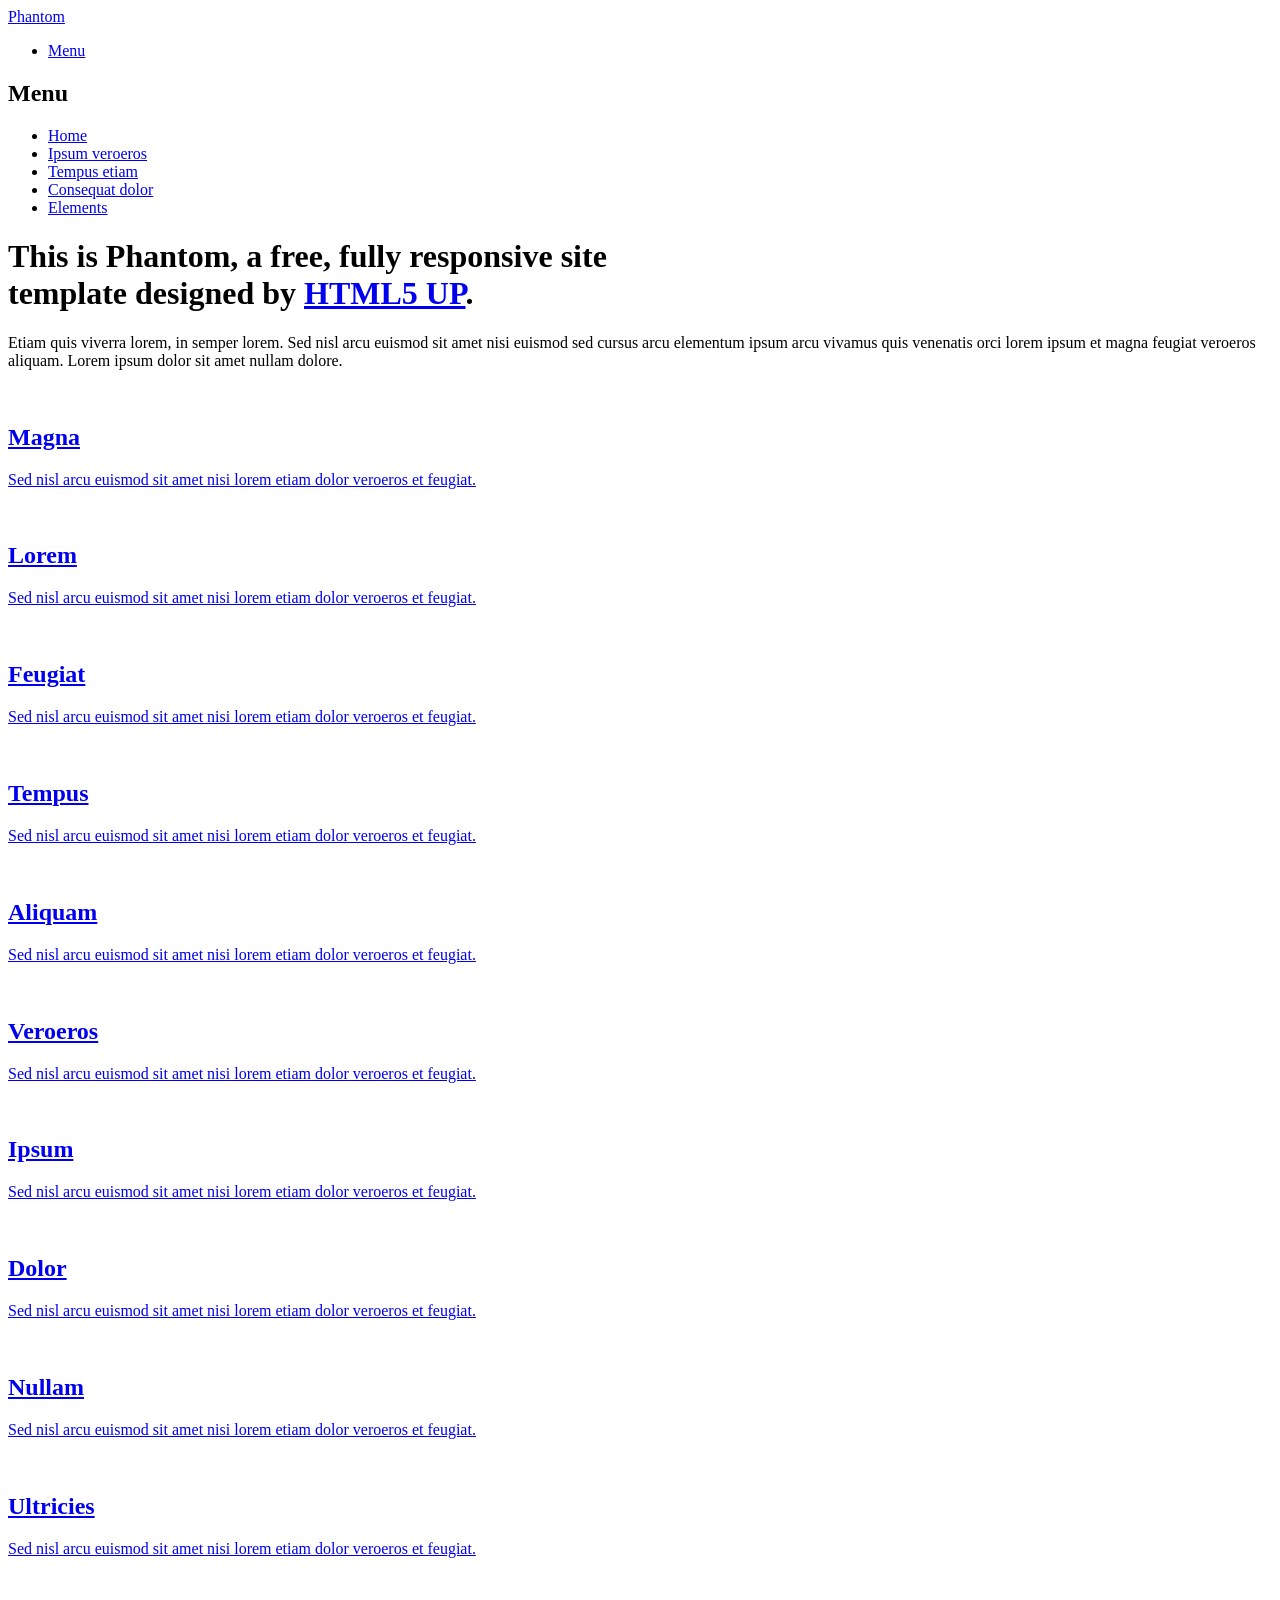
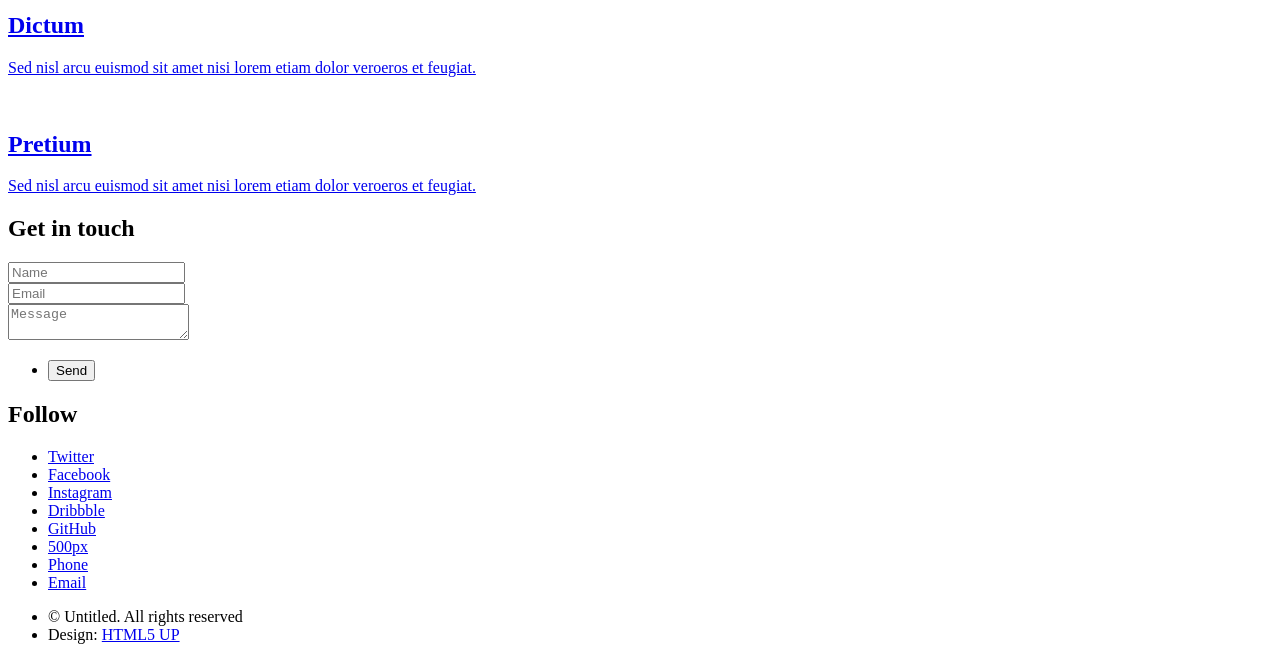
==== index.html @ 53c3ba52 "Add files via upload" ====
<!DOCTYPE HTML>
<!--
	Phantom by HTML5 UP
	html5up.net | @ajlkn
	Free for personal and commercial use under the CCA 3.0 license (html5up.net/license)
-->
<html>
	<head>
		<title>Phantom by HTML5 UP</title>
		<meta charset="utf-8" />
		<meta name="viewport" content="width=device-width, initial-scale=1, user-scalable=no" />
		<link rel="stylesheet" href="assets/css/main.css" />
		<noscript><link rel="stylesheet" href="assets/css/noscript.css" /></noscript>
	</head>
	<body class="is-preload">
		<!-- Wrapper -->
			<div id="wrapper">

				<!-- Header -->
					<header id="header">
						<div class="inner">

							<!-- Logo -->
								<a href="index.html" class="logo">
									<span class="symbol"><img src="images/logo.svg" alt="" /></span><span class="title">Phantom</span>
								</a>

							<!-- Nav -->
								<nav>
									<ul>
										<li><a href="#menu">Menu</a></li>
									</ul>
								</nav>

						</div>
					</header>

				<!-- Menu -->
					<nav id="menu">
						<h2>Menu</h2>
						<ul>
							<li><a href="index.html">Home</a></li>
							<li><a href="generic.html">Ipsum veroeros</a></li>
							<li><a href="generic.html">Tempus etiam</a></li>
							<li><a href="generic.html">Consequat dolor</a></li>
							<li><a href="elements.html">Elements</a></li>
						</ul>
					</nav>

				<!-- Main -->
					<div id="main">
						<div class="inner">
							<header>
								<h1>This is Phantom, a free, fully responsive site<br />
								template designed by <a href="http://html5up.net">HTML5 UP</a>.</h1>
								<p>Etiam quis viverra lorem, in semper lorem. Sed nisl arcu euismod sit amet nisi euismod sed cursus arcu elementum ipsum arcu vivamus quis venenatis orci lorem ipsum et magna feugiat veroeros aliquam. Lorem ipsum dolor sit amet nullam dolore.</p>
							</header>
							<section class="tiles">
								<article class="style1">
									<span class="image">
										<img src="images/pic01.jpg" alt="" />
									</span>
									<a href="generic.html">
										<h2>Magna</h2>
										<div class="content">
											<p>Sed nisl arcu euismod sit amet nisi lorem etiam dolor veroeros et feugiat.</p>
										</div>
									</a>
								</article>
								<article class="style2">
									<span class="image">
										<img src="images/pic02.jpg" alt="" />
									</span>
									<a href="generic.html">
										<h2>Lorem</h2>
										<div class="content">
											<p>Sed nisl arcu euismod sit amet nisi lorem etiam dolor veroeros et feugiat.</p>
										</div>
									</a>
								</article>
								<article class="style3">
									<span class="image">
										<img src="images/pic03.jpg" alt="" />
									</span>
									<a href="generic.html">
										<h2>Feugiat</h2>
										<div class="content">
											<p>Sed nisl arcu euismod sit amet nisi lorem etiam dolor veroeros et feugiat.</p>
										</div>
									</a>
								</article>
								<article class="style4">
									<span class="image">
										<img src="images/pic04.jpg" alt="" />
									</span>
									<a href="generic.html">
										<h2>Tempus</h2>
										<div class="content">
											<p>Sed nisl arcu euismod sit amet nisi lorem etiam dolor veroeros et feugiat.</p>
										</div>
									</a>
								</article>
								<article class="style5">
									<span class="image">
										<img src="images/pic05.jpg" alt="" />
									</span>
									<a href="generic.html">
										<h2>Aliquam</h2>
										<div class="content">
											<p>Sed nisl arcu euismod sit amet nisi lorem etiam dolor veroeros et feugiat.</p>
										</div>
									</a>
								</article>
								<article class="style6">
									<span class="image">
										<img src="images/pic06.jpg" alt="" />
									</span>
									<a href="generic.html">
										<h2>Veroeros</h2>
										<div class="content">
											<p>Sed nisl arcu euismod sit amet nisi lorem etiam dolor veroeros et feugiat.</p>
										</div>
									</a>
								</article>
								<article class="style2">
									<span class="image">
										<img src="images/pic07.jpg" alt="" />
									</span>
									<a href="generic.html">
										<h2>Ipsum</h2>
										<div class="content">
											<p>Sed nisl arcu euismod sit amet nisi lorem etiam dolor veroeros et feugiat.</p>
										</div>
									</a>
								</article>
								<article class="style3">
									<span class="image">
										<img src="images/pic08.jpg" alt="" />
									</span>
									<a href="generic.html">
										<h2>Dolor</h2>
										<div class="content">
											<p>Sed nisl arcu euismod sit amet nisi lorem etiam dolor veroeros et feugiat.</p>
										</div>
									</a>
								</article>
								<article class="style1">
									<span class="image">
										<img src="images/pic09.jpg" alt="" />
									</span>
									<a href="generic.html">
										<h2>Nullam</h2>
										<div class="content">
											<p>Sed nisl arcu euismod sit amet nisi lorem etiam dolor veroeros et feugiat.</p>
										</div>
									</a>
								</article>
								<article class="style5">
									<span class="image">
										<img src="images/pic10.jpg" alt="" />
									</span>
									<a href="generic.html">
										<h2>Ultricies</h2>
										<div class="content">
											<p>Sed nisl arcu euismod sit amet nisi lorem etiam dolor veroeros et feugiat.</p>
										</div>
									</a>
								</article>
								<article class="style6">
									<span class="image">
										<img src="images/pic11.jpg" alt="" />
									</span>
									<a href="generic.html">
										<h2>Dictum</h2>
										<div class="content">
											<p>Sed nisl arcu euismod sit amet nisi lorem etiam dolor veroeros et feugiat.</p>
										</div>
									</a>
								</article>
								<article class="style4">
									<span class="image">
										<img src="images/pic12.jpg" alt="" />
									</span>
									<a href="generic.html">
										<h2>Pretium</h2>
										<div class="content">
											<p>Sed nisl arcu euismod sit amet nisi lorem etiam dolor veroeros et feugiat.</p>
										</div>
									</a>
								</article>
							</section>
						</div>
					</div>

				<!-- Footer -->
					<footer id="footer">
						<div class="inner">
							<section>
								<h2>Get in touch</h2>
								<form method="post" action="#">
									<div class="fields">
										<div class="field half">
											<input type="text" name="name" id="name" placeholder="Name" />
										</div>
										<div class="field half">
											<input type="email" name="email" id="email" placeholder="Email" />
										</div>
										<div class="field">
											<textarea name="message" id="message" placeholder="Message"></textarea>
										</div>
									</div>
									<ul class="actions">
										<li><input type="submit" value="Send" class="primary" /></li>
									</ul>
								</form>
							</section>
							<section>
								<h2>Follow</h2>
								<ul class="icons">
									<li><a href="#" class="icon brands style2 fa-twitter"><span class="label">Twitter</span></a></li>
									<li><a href="#" class="icon brands style2 fa-facebook-f"><span class="label">Facebook</span></a></li>
									<li><a href="#" class="icon brands style2 fa-instagram"><span class="label">Instagram</span></a></li>
									<li><a href="#" class="icon brands style2 fa-dribbble"><span class="label">Dribbble</span></a></li>
									<li><a href="#" class="icon brands style2 fa-github"><span class="label">GitHub</span></a></li>
									<li><a href="#" class="icon brands style2 fa-500px"><span class="label">500px</span></a></li>
									<li><a href="#" class="icon solid style2 fa-phone"><span class="label">Phone</span></a></li>
									<li><a href="#" class="icon solid style2 fa-envelope"><span class="label">Email</span></a></li>
								</ul>
							</section>
							<ul class="copyright">
								<li>&copy; Untitled. All rights reserved</li><li>Design: <a href="http://html5up.net">HTML5 UP</a></li>
							</ul>
						</div>
					</footer>

			</div>

		<!-- Scripts -->
			<script src="assets/js/jquery.min.js"></script>
			<script src="assets/js/browser.min.js"></script>
			<script src="assets/js/breakpoints.min.js"></script>
			<script src="assets/js/util.js"></script>
			<script src="assets/js/main.js"></script>

	</body>
</html>
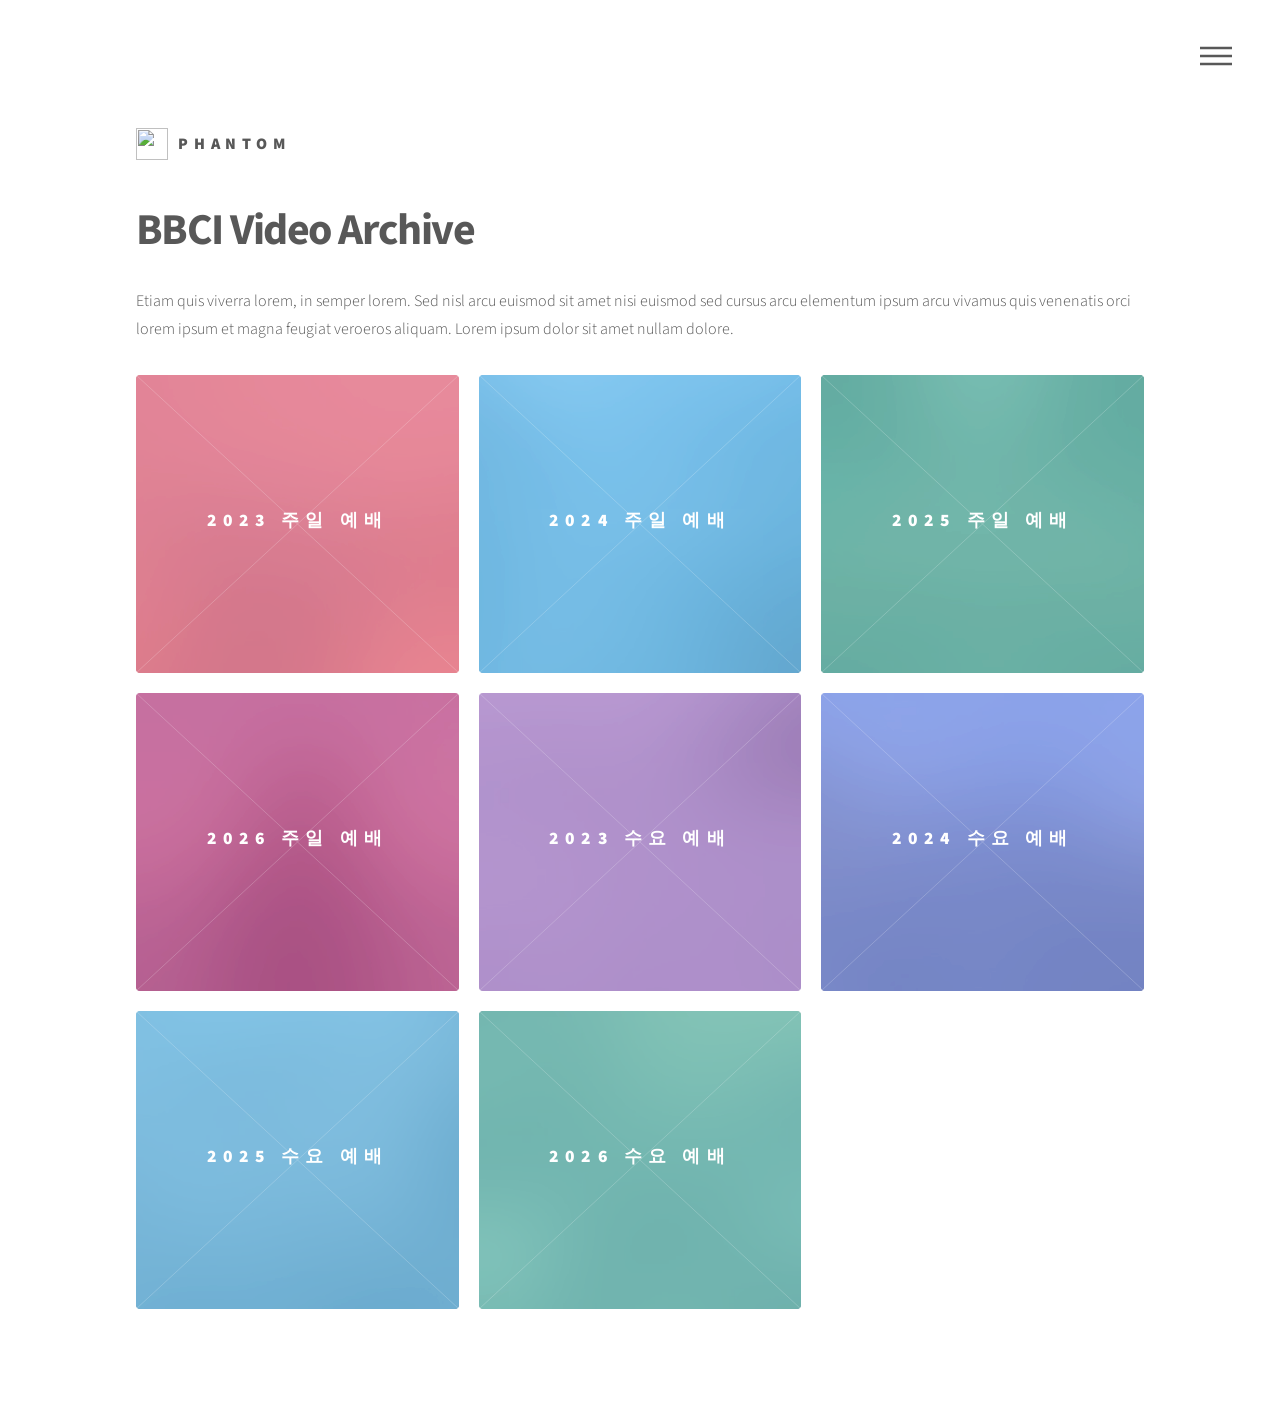
==== commit e21d0b11: "changes to home" ====
--- a/index.html
+++ b/index.html
@@ -1,12 +1,8 @@
 <!DOCTYPE HTML>
-<!--
-	Phantom by HTML5 UP
-	html5up.net | @ajlkn
-	Free for personal and commercial use under the CCA 3.0 license (html5up.net/license)
--->
+
 <html>
 	<head>
-		<title>Phantom by HTML5 UP</title>
+		<title>BBCI Video Archive</title>
 		<meta charset="utf-8" />
 		<meta name="viewport" content="width=device-width, initial-scale=1, user-scalable=no" />
 		<link rel="stylesheet" href="assets/css/main.css" />
@@ -51,8 +47,7 @@
 					<div id="main">
 						<div class="inner">
 							<header>
-								<h1>This is Phantom, a free, fully responsive site<br />
-								template designed by <a href="http://html5up.net">HTML5 UP</a>.</h1>
+								<h1>BBCI Video Archive</h1>
 								<p>Etiam quis viverra lorem, in semper lorem. Sed nisl arcu euismod sit amet nisi euismod sed cursus arcu elementum ipsum arcu vivamus quis venenatis orci lorem ipsum et magna feugiat veroeros aliquam. Lorem ipsum dolor sit amet nullam dolore.</p>
 							</header>
 							<section class="tiles">
@@ -61,7 +56,7 @@
 										<img src="images/pic01.jpg" alt="" />
 									</span>
 									<a href="generic.html">
-										<h2>Magna</h2>
+										<h2>2023 주일 예배</h2>
 										<div class="content">
 											<p>Sed nisl arcu euismod sit amet nisi lorem etiam dolor veroeros et feugiat.</p>
 										</div>
@@ -72,7 +67,7 @@
 										<img src="images/pic02.jpg" alt="" />
 									</span>
 									<a href="generic.html">
-										<h2>Lorem</h2>
+										<h2>2024 주일 예배</h2>
 										<div class="content">
 											<p>Sed nisl arcu euismod sit amet nisi lorem etiam dolor veroeros et feugiat.</p>
 										</div>
@@ -83,7 +78,7 @@
 										<img src="images/pic03.jpg" alt="" />
 									</span>
 									<a href="generic.html">
-										<h2>Feugiat</h2>
+										<h2>2025 주일 예배</h2>
 										<div class="content">
 											<p>Sed nisl arcu euismod sit amet nisi lorem etiam dolor veroeros et feugiat.</p>
 										</div>
@@ -94,7 +89,7 @@
 										<img src="images/pic04.jpg" alt="" />
 									</span>
 									<a href="generic.html">
-										<h2>Tempus</h2>
+										<h2>2026 주일 예배</h2>
 										<div class="content">
 											<p>Sed nisl arcu euismod sit amet nisi lorem etiam dolor veroeros et feugiat.</p>
 										</div>
@@ -105,7 +100,7 @@
 										<img src="images/pic05.jpg" alt="" />
 									</span>
 									<a href="generic.html">
-										<h2>Aliquam</h2>
+										<h2>2023 수요 예배</h2>
 										<div class="content">
 											<p>Sed nisl arcu euismod sit amet nisi lorem etiam dolor veroeros et feugiat.</p>
 										</div>
@@ -116,7 +111,7 @@
 										<img src="images/pic06.jpg" alt="" />
 									</span>
 									<a href="generic.html">
-										<h2>Veroeros</h2>
+										<h2>2024 수요 예배</h2>
 										<div class="content">
 											<p>Sed nisl arcu euismod sit amet nisi lorem etiam dolor veroeros et feugiat.</p>
 										</div>
@@ -127,7 +122,7 @@
 										<img src="images/pic07.jpg" alt="" />
 									</span>
 									<a href="generic.html">
-										<h2>Ipsum</h2>
+										<h2>2025 수요 예배</h2>
 										<div class="content">
 											<p>Sed nisl arcu euismod sit amet nisi lorem etiam dolor veroeros et feugiat.</p>
 										</div>
@@ -138,51 +133,7 @@
 										<img src="images/pic08.jpg" alt="" />
 									</span>
 									<a href="generic.html">
-										<h2>Dolor</h2>
-										<div class="content">
-											<p>Sed nisl arcu euismod sit amet nisi lorem etiam dolor veroeros et feugiat.</p>
-										</div>
-									</a>
-								</article>
-								<article class="style1">
-									<span class="image">
-										<img src="images/pic09.jpg" alt="" />
-									</span>
-									<a href="generic.html">
-										<h2>Nullam</h2>
-										<div class="content">
-											<p>Sed nisl arcu euismod sit amet nisi lorem etiam dolor veroeros et feugiat.</p>
-										</div>
-									</a>
-								</article>
-								<article class="style5">
-									<span class="image">
-										<img src="images/pic10.jpg" alt="" />
-									</span>
-									<a href="generic.html">
-										<h2>Ultricies</h2>
-										<div class="content">
-											<p>Sed nisl arcu euismod sit amet nisi lorem etiam dolor veroeros et feugiat.</p>
-										</div>
-									</a>
-								</article>
-								<article class="style6">
-									<span class="image">
-										<img src="images/pic11.jpg" alt="" />
-									</span>
-									<a href="generic.html">
-										<h2>Dictum</h2>
-										<div class="content">
-											<p>Sed nisl arcu euismod sit amet nisi lorem etiam dolor veroeros et feugiat.</p>
-										</div>
-									</a>
-								</article>
-								<article class="style4">
-									<span class="image">
-										<img src="images/pic12.jpg" alt="" />
-									</span>
-									<a href="generic.html">
-										<h2>Pretium</h2>
+										<h2>2026 수요 예배</h2>
 										<div class="content">
 											<p>Sed nisl arcu euismod sit amet nisi lorem etiam dolor veroeros et feugiat.</p>
 										</div>
@@ -192,7 +143,8 @@
 						</div>
 					</div>
 
-				<!-- Footer -->
+				<!-- Footer 
+				
 					<footer id="footer">
 						<div class="inner">
 							<section>
@@ -234,6 +186,8 @@
 					</footer>
 
 			</div>
+			
+			-->
 
 		<!-- Scripts -->
 			<script src="assets/js/jquery.min.js"></script>
--- a/assets/css/main.css
+++ b/assets/css/main.css
@@ -0,0 +1,3324 @@
+@import url(fontawesome-all.min.css);
+@import url("https://fonts.googleapis.com/css?family=Source+Sans+Pro:300,700,900");
+
+
+html, body, div, span, applet, object,
+iframe, h1, h2, h3, h4, h5, h6, p, blockquote,
+pre, a, abbr, acronym, address, big, cite,
+code, del, dfn, em, img, ins, kbd, q, s, samp,
+small, strike, strong, sub, sup, tt, var, b,
+u, i, center, dl, dt, dd, ol, ul, li, fieldset,
+form, label, legend, table, caption, tbody,
+tfoot, thead, tr, th, td, article, aside,
+canvas, details, embed, figure, figcaption,
+footer, header, hgroup, menu, nav, output, ruby,
+section, summary, time, mark, audio, video {
+	margin: 0;
+	padding: 0;
+	border: 0;
+	font-size: 100%;
+	font: inherit;
+	vertical-align: baseline;}
+
+article, aside, details, figcaption, figure,
+footer, header, hgroup, menu, nav, section {
+	display: block;}
+
+body {
+	line-height: 1;
+}
+
+ol, ul {
+	list-style: none;
+}
+
+blockquote, q {
+	quotes: none;
+}
+
+	blockquote:before, blockquote:after, q:before, q:after {
+		content: '';
+		content: none;
+	}
+
+table {
+	border-collapse: collapse;
+	border-spacing: 0;
+}
+
+body {
+	-webkit-text-size-adjust: none;
+}
+
+mark {
+	background-color: transparent;
+	color: inherit;
+}
+
+input::-moz-focus-inner {
+	border: 0;
+	padding: 0;
+}
+
+input, select, textarea {
+	-moz-appearance: none;
+	-webkit-appearance: none;
+	-ms-appearance: none;
+	appearance: none;
+}
+
+/* Basic */
+
+	@-ms-viewport {
+		width: device-width;
+	}
+
+	body {
+		-ms-overflow-style: scrollbar;
+	}
+
+	@media screen and (max-width: 480px) {
+
+		html, body {
+			min-width: 320px;
+		}
+
+	}
+
+	html {
+		box-sizing: border-box;
+	}
+
+	*, *:before, *:after {
+		box-sizing: inherit;
+	}
+
+	body {
+		background: #ffffff;
+	}
+
+		body.is-preload *, body.is-preload *:before, body.is-preload *:after {
+			-moz-animation: none !important;
+			-webkit-animation: none !important;
+			-ms-animation: none !important;
+			animation: none !important;
+			-moz-transition: none !important;
+			-webkit-transition: none !important;
+			-ms-transition: none !important;
+			transition: none !important;
+		}
+
+/* Type */
+
+	body, input, select, textarea {
+		color: #585858;
+		font-family: "Source Sans Pro", Helvetica, sans-serif;
+		font-size: 16pt;
+		font-weight: 300;
+		line-height: 1.75;
+	}
+
+		@media screen and (max-width: 1680px) {
+
+			body, input, select, textarea {
+				font-size: 14pt;
+			}
+
+		}
+
+		@media screen and (max-width: 1280px) {
+
+			body, input, select, textarea {
+				font-size: 12pt;
+			}
+
+		}
+
+	a {
+		-moz-transition: border-bottom-color 0.2s ease, color 0.2s ease;
+		-webkit-transition: border-bottom-color 0.2s ease, color 0.2s ease;
+		-ms-transition: border-bottom-color 0.2s ease, color 0.2s ease;
+		transition: border-bottom-color 0.2s ease, color 0.2s ease;
+		text-decoration: none;
+		color: #585858;
+		border-bottom: dotted 1px rgba(88, 88, 88, 0.5);
+	}
+
+		a:hover {
+			border-bottom-color: transparent;
+			color: #f2849e !important;
+		}
+
+	strong, b {
+		font-weight: 900;
+	}
+
+	em, i {
+		font-style: italic;
+	}
+
+	p {
+		margin: 0 0 2em 0;
+	}
+
+	h1 {
+		font-size: 2.75em;
+		font-weight: 700;
+		line-height: 1.3;
+		margin: 0 0 1em 0;
+		letter-spacing: -0.035em;
+	}
+
+		h1 a {
+			color: inherit;
+		}
+
+		@media screen and (max-width: 736px) {
+
+			h1 {
+				font-size: 2em;
+				margin: 0 0 1em 0;
+			}
+
+		}
+
+		@media screen and (max-width: 360px) {
+
+			h1 {
+				font-size: 1.75em;
+			}
+
+		}
+
+	h2, h3, h4, h5, h6 {
+		font-weight: 900;
+		line-height: 1.5;
+		margin: 0 0 2em 0;
+		text-transform: uppercase;
+		letter-spacing: 0.35em;
+	}
+
+		h2 a, h3 a, h4 a, h5 a, h6 a {
+			color: inherit;
+		}
+
+	h2 {
+		font-size: 1.1em;
+	}
+
+	h3 {
+		font-size: 1em;
+	}
+
+	h4 {
+		font-size: 0.8em;
+	}
+
+	h5 {
+		font-size: 0.8em;
+	}
+
+	h6 {
+		font-size: 0.8em;
+	}
+
+	@media screen and (max-width: 980px) {
+
+		h1 br, h2 br, h3 br, h4 br, h5 br, h6 br {
+			display: none;
+		}
+
+	}
+
+	@media screen and (max-width: 736px) {
+
+		h2 {
+			font-size: 1em;
+		}
+
+		h3 {
+			font-size: 0.8em;
+		}
+
+	}
+
+	sub {
+		font-size: 0.8em;
+		position: relative;
+		top: 0.5em;
+	}
+
+	sup {
+		font-size: 0.8em;
+		position: relative;
+		top: -0.5em;
+	}
+
+	blockquote {
+		border-left: solid 4px #c9c9c9;
+		font-style: italic;
+		margin: 0 0 2em 0;
+		padding: 0.5em 0 0.5em 2em;
+	}
+
+	code {
+		background: rgba(144, 144, 144, 0.075);
+		border-radius: 4px;
+		border: solid 1px #c9c9c9;
+		font-family: "Courier New", monospace;
+		font-size: 0.9em;
+		margin: 0 0.25em;
+		padding: 0.25em 0.65em;
+	}
+
+	pre {
+		-webkit-overflow-scrolling: touch;
+		font-family: "Courier New", monospace;
+		font-size: 0.9em;
+		margin: 0 0 2em 0;
+	}
+
+		pre code {
+			display: block;
+			line-height: 1.75;
+			padding: 1em 1.5em;
+			overflow-x: auto;
+		}
+
+	hr {
+		border: 0;
+		border-bottom: solid 1px #c9c9c9;
+		margin: 2em 0;
+	}
+
+		hr.major {
+			margin: 3em 0;
+		}
+
+	.align-left {
+		text-align: left;
+	}
+
+	.align-center {
+		text-align: center;
+	}
+
+	.align-right {
+		text-align: right;
+	}
+
+/* Row */
+
+	.row {
+		display: flex;
+		flex-wrap: wrap;
+		box-sizing: border-box;
+		align-items: stretch;
+	}
+
+		.row > * {
+			box-sizing: border-box;
+		}
+
+		.row.gtr-uniform > * > :last-child {
+			margin-bottom: 0;
+		}
+
+		.row.aln-left {
+			justify-content: flex-start;
+		}
+
+		.row.aln-center {
+			justify-content: center;
+		}
+
+		.row.aln-right {
+			justify-content: flex-end;
+		}
+
+		.row.aln-top {
+			align-items: flex-start;
+		}
+
+		.row.aln-middle {
+			align-items: center;
+		}
+
+		.row.aln-bottom {
+			align-items: flex-end;
+		}
+
+		.row > .imp {
+			order: -1;
+		}
+
+		.row > .col-1 {
+			width: 8.33333%;
+		}
+
+		.row > .off-1 {
+			margin-left: 8.33333%;
+		}
+
+		.row > .col-2 {
+			width: 16.66667%;
+		}
+
+		.row > .off-2 {
+			margin-left: 16.66667%;
+		}
+
+		.row > .col-3 {
+			width: 25%;
+		}
+
+		.row > .off-3 {
+			margin-left: 25%;
+		}
+
+		.row > .col-4 {
+			width: 33.33333%;
+		}
+
+		.row > .off-4 {
+			margin-left: 33.33333%;
+		}
+
+		.row > .col-5 {
+			width: 41.66667%;
+		}
+
+		.row > .off-5 {
+			margin-left: 41.66667%;
+		}
+
+		.row > .col-6 {
+			width: 50%;
+		}
+
+		.row > .off-6 {
+			margin-left: 50%;
+		}
+
+		.row > .col-7 {
+			width: 58.33333%;
+		}
+
+		.row > .off-7 {
+			margin-left: 58.33333%;
+		}
+
+		.row > .col-8 {
+			width: 66.66667%;
+		}
+
+		.row > .off-8 {
+			margin-left: 66.66667%;
+		}
+
+		.row > .col-9 {
+			width: 75%;
+		}
+
+		.row > .off-9 {
+			margin-left: 75%;
+		}
+
+		.row > .col-10 {
+			width: 83.33333%;
+		}
+
+		.row > .off-10 {
+			margin-left: 83.33333%;
+		}
+
+		.row > .col-11 {
+			width: 91.66667%;
+		}
+
+		.row > .off-11 {
+			margin-left: 91.66667%;
+		}
+
+		.row > .col-12 {
+			width: 100%;
+		}
+
+		.row > .off-12 {
+			margin-left: 100%;
+		}
+
+		.row.gtr-0 {
+			margin-top: 0;
+			margin-left: 0em;
+		}
+
+			.row.gtr-0 > * {
+				padding: 0 0 0 0em;
+			}
+
+			.row.gtr-0.gtr-uniform {
+				margin-top: 0em;
+			}
+
+				.row.gtr-0.gtr-uniform > * {
+					padding-top: 0em;
+				}
+
+		.row.gtr-25 {
+			margin-top: 0;
+			margin-left: -0.5em;
+		}
+
+			.row.gtr-25 > * {
+				padding: 0 0 0 0.5em;
+			}
+
+			.row.gtr-25.gtr-uniform {
+				margin-top: -0.5em;
+			}
+
+				.row.gtr-25.gtr-uniform > * {
+					padding-top: 0.5em;
+				}
+
+		.row.gtr-50 {
+			margin-top: 0;
+			margin-left: -1em;
+		}
+
+			.row.gtr-50 > * {
+				padding: 0 0 0 1em;
+			}
+
+			.row.gtr-50.gtr-uniform {
+				margin-top: -1em;
+			}
+
+				.row.gtr-50.gtr-uniform > * {
+					padding-top: 1em;
+				}
+
+		.row {
+			margin-top: 0;
+			margin-left: -2em;
+		}
+
+			.row > * {
+				padding: 0 0 0 2em;
+			}
+
+			.row.gtr-uniform {
+				margin-top: -2em;
+			}
+
+				.row.gtr-uniform > * {
+					padding-top: 2em;
+				}
+
+		.row.gtr-150 {
+			margin-top: 0;
+			margin-left: -3em;
+		}
+
+			.row.gtr-150 > * {
+				padding: 0 0 0 3em;
+			}
+
+			.row.gtr-150.gtr-uniform {
+				margin-top: -3em;
+			}
+
+				.row.gtr-150.gtr-uniform > * {
+					padding-top: 3em;
+				}
+
+		.row.gtr-200 {
+			margin-top: 0;
+			margin-left: -4em;
+		}
+
+			.row.gtr-200 > * {
+				padding: 0 0 0 4em;
+			}
+
+			.row.gtr-200.gtr-uniform {
+				margin-top: -4em;
+			}
+
+				.row.gtr-200.gtr-uniform > * {
+					padding-top: 4em;
+				}
+
+		@media screen and (max-width: 1680px) {
+
+			.row {
+				display: flex;
+				flex-wrap: wrap;
+				box-sizing: border-box;
+				align-items: stretch;
+			}
+
+				.row > * {
+					box-sizing: border-box;
+				}
+
+				.row.gtr-uniform > * > :last-child {
+					margin-bottom: 0;
+				}
+
+				.row.aln-left {
+					justify-content: flex-start;
+				}
+
+				.row.aln-center {
+					justify-content: center;
+				}
+
+				.row.aln-right {
+					justify-content: flex-end;
+				}
+
+				.row.aln-top {
+					align-items: flex-start;
+				}
+
+				.row.aln-middle {
+					align-items: center;
+				}
+
+				.row.aln-bottom {
+					align-items: flex-end;
+				}
+
+				.row > .imp-xlarge {
+					order: -1;
+				}
+
+				.row > .col-1-xlarge {
+					width: 8.33333%;
+				}
+
+				.row > .off-1-xlarge {
+					margin-left: 8.33333%;
+				}
+
+				.row > .col-2-xlarge {
+					width: 16.66667%;
+				}
+
+				.row > .off-2-xlarge {
+					margin-left: 16.66667%;
+				}
+
+				.row > .col-3-xlarge {
+					width: 25%;
+				}
+
+				.row > .off-3-xlarge {
+					margin-left: 25%;
+				}
+
+				.row > .col-4-xlarge {
+					width: 33.33333%;
+				}
+
+				.row > .off-4-xlarge {
+					margin-left: 33.33333%;
+				}
+
+				.row > .col-5-xlarge {
+					width: 41.66667%;
+				}
+
+				.row > .off-5-xlarge {
+					margin-left: 41.66667%;
+				}
+
+				.row > .col-6-xlarge {
+					width: 50%;
+				}
+
+				.row > .off-6-xlarge {
+					margin-left: 50%;
+				}
+
+				.row > .col-7-xlarge {
+					width: 58.33333%;
+				}
+
+				.row > .off-7-xlarge {
+					margin-left: 58.33333%;
+				}
+
+				.row > .col-8-xlarge {
+					width: 66.66667%;
+				}
+
+				.row > .off-8-xlarge {
+					margin-left: 66.66667%;
+				}
+
+				.row > .col-9-xlarge {
+					width: 75%;
+				}
+
+				.row > .off-9-xlarge {
+					margin-left: 75%;
+				}
+
+				.row > .col-10-xlarge {
+					width: 83.33333%;
+				}
+
+				.row > .off-10-xlarge {
+					margin-left: 83.33333%;
+				}
+
+				.row > .col-11-xlarge {
+					width: 91.66667%;
+				}
+
+				.row > .off-11-xlarge {
+					margin-left: 91.66667%;
+				}
+
+				.row > .col-12-xlarge {
+					width: 100%;
+				}
+
+				.row > .off-12-xlarge {
+					margin-left: 100%;
+				}
+
+				.row.gtr-0 {
+					margin-top: 0;
+					margin-left: 0em;
+				}
+
+					.row.gtr-0 > * {
+						padding: 0 0 0 0em;
+					}
+
+					.row.gtr-0.gtr-uniform {
+						margin-top: 0em;
+					}
+
+						.row.gtr-0.gtr-uniform > * {
+							padding-top: 0em;
+						}
+
+				.row.gtr-25 {
+					margin-top: 0;
+					margin-left: -0.5em;
+				}
+
+					.row.gtr-25 > * {
+						padding: 0 0 0 0.5em;
+					}
+
+					.row.gtr-25.gtr-uniform {
+						margin-top: -0.5em;
+					}
+
+						.row.gtr-25.gtr-uniform > * {
+							padding-top: 0.5em;
+						}
+
+				.row.gtr-50 {
+					margin-top: 0;
+					margin-left: -1em;
+				}
+
+					.row.gtr-50 > * {
+						padding: 0 0 0 1em;
+					}
+
+					.row.gtr-50.gtr-uniform {
+						margin-top: -1em;
+					}
+
+						.row.gtr-50.gtr-uniform > * {
+							padding-top: 1em;
+						}
+
+				.row {
+					margin-top: 0;
+					margin-left: -2em;
+				}
+
+					.row > * {
+						padding: 0 0 0 2em;
+					}
+
+					.row.gtr-uniform {
+						margin-top: -2em;
+					}
+
+						.row.gtr-uniform > * {
+							padding-top: 2em;
+						}
+
+				.row.gtr-150 {
+					margin-top: 0;
+					margin-left: -3em;
+				}
+
+					.row.gtr-150 > * {
+						padding: 0 0 0 3em;
+					}
+
+					.row.gtr-150.gtr-uniform {
+						margin-top: -3em;
+					}
+
+						.row.gtr-150.gtr-uniform > * {
+							padding-top: 3em;
+						}
+
+				.row.gtr-200 {
+					margin-top: 0;
+					margin-left: -4em;
+				}
+
+					.row.gtr-200 > * {
+						padding: 0 0 0 4em;
+					}
+
+					.row.gtr-200.gtr-uniform {
+						margin-top: -4em;
+					}
+
+						.row.gtr-200.gtr-uniform > * {
+							padding-top: 4em;
+						}
+
+		}
+
+		@media screen and (max-width: 1280px) {
+
+			.row {
+				display: flex;
+				flex-wrap: wrap;
+				box-sizing: border-box;
+				align-items: stretch;
+			}
+
+				.row > * {
+					box-sizing: border-box;
+				}
+
+				.row.gtr-uniform > * > :last-child {
+					margin-bottom: 0;
+				}
+
+				.row.aln-left {
+					justify-content: flex-start;
+				}
+
+				.row.aln-center {
+					justify-content: center;
+				}
+
+				.row.aln-right {
+					justify-content: flex-end;
+				}
+
+				.row.aln-top {
+					align-items: flex-start;
+				}
+
+				.row.aln-middle {
+					align-items: center;
+				}
+
+				.row.aln-bottom {
+					align-items: flex-end;
+				}
+
+				.row > .imp-large {
+					order: -1;
+				}
+
+				.row > .col-1-large {
+					width: 8.33333%;
+				}
+
+				.row > .off-1-large {
+					margin-left: 8.33333%;
+				}
+
+				.row > .col-2-large {
+					width: 16.66667%;
+				}
+
+				.row > .off-2-large {
+					margin-left: 16.66667%;
+				}
+
+				.row > .col-3-large {
+					width: 25%;
+				}
+
+				.row > .off-3-large {
+					margin-left: 25%;
+				}
+
+				.row > .col-4-large {
+					width: 33.33333%;
+				}
+
+				.row > .off-4-large {
+					margin-left: 33.33333%;
+				}
+
+				.row > .col-5-large {
+					width: 41.66667%;
+				}
+
+				.row > .off-5-large {
+					margin-left: 41.66667%;
+				}
+
+				.row > .col-6-large {
+					width: 50%;
+				}
+
+				.row > .off-6-large {
+					margin-left: 50%;
+				}
+
+				.row > .col-7-large {
+					width: 58.33333%;
+				}
+
+				.row > .off-7-large {
+					margin-left: 58.33333%;
+				}
+
+				.row > .col-8-large {
+					width: 66.66667%;
+				}
+
+				.row > .off-8-large {
+					margin-left: 66.66667%;
+				}
+
+				.row > .col-9-large {
+					width: 75%;
+				}
+
+				.row > .off-9-large {
+					margin-left: 75%;
+				}
+
+				.row > .col-10-large {
+					width: 83.33333%;
+				}
+
+				.row > .off-10-large {
+					margin-left: 83.33333%;
+				}
+
+				.row > .col-11-large {
+					width: 91.66667%;
+				}
+
+				.row > .off-11-large {
+					margin-left: 91.66667%;
+				}
+
+				.row > .col-12-large {
+					width: 100%;
+				}
+
+				.row > .off-12-large {
+					margin-left: 100%;
+				}
+
+				.row.gtr-0 {
+					margin-top: 0;
+					margin-left: 0em;
+				}
+
+					.row.gtr-0 > * {
+						padding: 0 0 0 0em;
+					}
+
+					.row.gtr-0.gtr-uniform {
+						margin-top: 0em;
+					}
+
+						.row.gtr-0.gtr-uniform > * {
+							padding-top: 0em;
+						}
+
+				.row.gtr-25 {
+					margin-top: 0;
+					margin-left: -0.5em;
+				}
+
+					.row.gtr-25 > * {
+						padding: 0 0 0 0.5em;
+					}
+
+					.row.gtr-25.gtr-uniform {
+						margin-top: -0.5em;
+					}
+
+						.row.gtr-25.gtr-uniform > * {
+							padding-top: 0.5em;
+						}
+
+				.row.gtr-50 {
+					margin-top: 0;
+					margin-left: -1em;
+				}
+
+					.row.gtr-50 > * {
+						padding: 0 0 0 1em;
+					}
+
+					.row.gtr-50.gtr-uniform {
+						margin-top: -1em;
+					}
+
+						.row.gtr-50.gtr-uniform > * {
+							padding-top: 1em;
+						}
+
+				.row {
+					margin-top: 0;
+					margin-left: -2em;
+				}
+
+					.row > * {
+						padding: 0 0 0 2em;
+					}
+
+					.row.gtr-uniform {
+						margin-top: -2em;
+					}
+
+						.row.gtr-uniform > * {
+							padding-top: 2em;
+						}
+
+				.row.gtr-150 {
+					margin-top: 0;
+					margin-left: -3em;
+				}
+
+					.row.gtr-150 > * {
+						padding: 0 0 0 3em;
+					}
+
+					.row.gtr-150.gtr-uniform {
+						margin-top: -3em;
+					}
+
+						.row.gtr-150.gtr-uniform > * {
+							padding-top: 3em;
+						}
+
+				.row.gtr-200 {
+					margin-top: 0;
+					margin-left: -4em;
+				}
+
+					.row.gtr-200 > * {
+						padding: 0 0 0 4em;
+					}
+
+					.row.gtr-200.gtr-uniform {
+						margin-top: -4em;
+					}
+
+						.row.gtr-200.gtr-uniform > * {
+							padding-top: 4em;
+						}
+
+		}
+
+		@media screen and (max-width: 980px) {
+
+			.row {
+				display: flex;
+				flex-wrap: wrap;
+				box-sizing: border-box;
+				align-items: stretch;
+			}
+
+				.row > * {
+					box-sizing: border-box;
+				}
+
+				.row.gtr-uniform > * > :last-child {
+					margin-bottom: 0;
+				}
+
+				.row.aln-left {
+					justify-content: flex-start;
+				}
+
+				.row.aln-center {
+					justify-content: center;
+				}
+
+				.row.aln-right {
+					justify-content: flex-end;
+				}
+
+				.row.aln-top {
+					align-items: flex-start;
+				}
+
+				.row.aln-middle {
+					align-items: center;
+				}
+
+				.row.aln-bottom {
+					align-items: flex-end;
+				}
+
+				.row > .imp-medium {
+					order: -1;
+				}
+
+				.row > .col-1-medium {
+					width: 8.33333%;
+				}
+
+				.row > .off-1-medium {
+					margin-left: 8.33333%;
+				}
+
+				.row > .col-2-medium {
+					width: 16.66667%;
+				}
+
+				.row > .off-2-medium {
+					margin-left: 16.66667%;
+				}
+
+				.row > .col-3-medium {
+					width: 25%;
+				}
+
+				.row > .off-3-medium {
+					margin-left: 25%;
+				}
+
+				.row > .col-4-medium {
+					width: 33.33333%;
+				}
+
+				.row > .off-4-medium {
+					margin-left: 33.33333%;
+				}
+
+				.row > .col-5-medium {
+					width: 41.66667%;
+				}
+
+				.row > .off-5-medium {
+					margin-left: 41.66667%;
+				}
+
+				.row > .col-6-medium {
+					width: 50%;
+				}
+
+				.row > .off-6-medium {
+					margin-left: 50%;
+				}
+
+				.row > .col-7-medium {
+					width: 58.33333%;
+				}
+
+				.row > .off-7-medium {
+					margin-left: 58.33333%;
+				}
+
+				.row > .col-8-medium {
+					width: 66.66667%;
+				}
+
+				.row > .off-8-medium {
+					margin-left: 66.66667%;
+				}
+
+				.row > .col-9-medium {
+					width: 75%;
+				}
+
+				.row > .off-9-medium {
+					margin-left: 75%;
+				}
+
+				.row > .col-10-medium {
+					width: 83.33333%;
+				}
+
+				.row > .off-10-medium {
+					margin-left: 83.33333%;
+				}
+
+				.row > .col-11-medium {
+					width: 91.66667%;
+				}
+
+				.row > .off-11-medium {
+					margin-left: 91.66667%;
+				}
+
+				.row > .col-12-medium {
+					width: 100%;
+				}
+
+				.row > .off-12-medium {
+					margin-left: 100%;
+				}
+
+				.row.gtr-0 {
+					margin-top: 0;
+					margin-left: 0em;
+				}
+
+					.row.gtr-0 > * {
+						padding: 0 0 0 0em;
+					}
+
+					.row.gtr-0.gtr-uniform {
+						margin-top: 0em;
+					}
+
+						.row.gtr-0.gtr-uniform > * {
+							padding-top: 0em;
+						}
+
+				.row.gtr-25 {
+					margin-top: 0;
+					margin-left: -0.375em;
+				}
+
+					.row.gtr-25 > * {
+						padding: 0 0 0 0.375em;
+					}
+
+					.row.gtr-25.gtr-uniform {
+						margin-top: -0.375em;
+					}
+
+						.row.gtr-25.gtr-uniform > * {
+							padding-top: 0.375em;
+						}
+
+				.row.gtr-50 {
+					margin-top: 0;
+					margin-left: -0.75em;
+				}
+
+					.row.gtr-50 > * {
+						padding: 0 0 0 0.75em;
+					}
+
+					.row.gtr-50.gtr-uniform {
+						margin-top: -0.75em;
+					}
+
+						.row.gtr-50.gtr-uniform > * {
+							padding-top: 0.75em;
+						}
+
+				.row {
+					margin-top: 0;
+					margin-left: -1.5em;
+				}
+
+					.row > * {
+						padding: 0 0 0 1.5em;
+					}
+
+					.row.gtr-uniform {
+						margin-top: -1.5em;
+					}
+
+						.row.gtr-uniform > * {
+							padding-top: 1.5em;
+						}
+
+				.row.gtr-150 {
+					margin-top: 0;
+					margin-left: -2.25em;
+				}
+
+					.row.gtr-150 > * {
+						padding: 0 0 0 2.25em;
+					}
+
+					.row.gtr-150.gtr-uniform {
+						margin-top: -2.25em;
+					}
+
+						.row.gtr-150.gtr-uniform > * {
+							padding-top: 2.25em;
+						}
+
+				.row.gtr-200 {
+					margin-top: 0;
+					margin-left: -3em;
+				}
+
+					.row.gtr-200 > * {
+						padding: 0 0 0 3em;
+					}
+
+					.row.gtr-200.gtr-uniform {
+						margin-top: -3em;
+					}
+
+						.row.gtr-200.gtr-uniform > * {
+							padding-top: 3em;
+						}
+
+		}
+
+		@media screen and (max-width: 736px) {
+
+			.row {
+				display: flex;
+				flex-wrap: wrap;
+				box-sizing: border-box;
+				align-items: stretch;
+			}
+
+				.row > * {
+					box-sizing: border-box;
+				}
+
+				.row.gtr-uniform > * > :last-child {
+					margin-bottom: 0;
+				}
+
+				.row.aln-left {
+					justify-content: flex-start;
+				}
+
+				.row.aln-center {
+					justify-content: center;
+				}
+
+				.row.aln-right {
+					justify-content: flex-end;
+				}
+
+				.row.aln-top {
+					align-items: flex-start;
+				}
+
+				.row.aln-middle {
+					align-items: center;
+				}
+
+				.row.aln-bottom {
+					align-items: flex-end;
+				}
+
+				.row > .imp-small {
+					order: -1;
+				}
+
+				.row > .col-1-small {
+					width: 8.33333%;
+				}
+
+				.row > .off-1-small {
+					margin-left: 8.33333%;
+				}
+
+				.row > .col-2-small {
+					width: 16.66667%;
+				}
+
+				.row > .off-2-small {
+					margin-left: 16.66667%;
+				}
+
+				.row > .col-3-small {
+					width: 25%;
+				}
+
+				.row > .off-3-small {
+					margin-left: 25%;
+				}
+
+				.row > .col-4-small {
+					width: 33.33333%;
+				}
+
+				.row > .off-4-small {
+					margin-left: 33.33333%;
+				}
+
+				.row > .col-5-small {
+					width: 41.66667%;
+				}
+
+				.row > .off-5-small {
+					margin-left: 41.66667%;
+				}
+
+				.row > .col-6-small {
+					width: 50%;
+				}
+
+				.row > .off-6-small {
+					margin-left: 50%;
+				}
+
+				.row > .col-7-small {
+					width: 58.33333%;
+				}
+
+				.row > .off-7-small {
+					margin-left: 58.33333%;
+				}
+
+				.row > .col-8-small {
+					width: 66.66667%;
+				}
+
+				.row > .off-8-small {
+					margin-left: 66.66667%;
+				}
+
+				.row > .col-9-small {
+					width: 75%;
+				}
+
+				.row > .off-9-small {
+					margin-left: 75%;
+				}
+
+				.row > .col-10-small {
+					width: 83.33333%;
+				}
+
+				.row > .off-10-small {
+					margin-left: 83.33333%;
+				}
+
+				.row > .col-11-small {
+					width: 91.66667%;
+				}
+
+				.row > .off-11-small {
+					margin-left: 91.66667%;
+				}
+
+				.row > .col-12-small {
+					width: 100%;
+				}
+
+				.row > .off-12-small {
+					margin-left: 100%;
+				}
+
+				.row.gtr-0 {
+					margin-top: 0;
+					margin-left: 0em;
+				}
+
+					.row.gtr-0 > * {
+						padding: 0 0 0 0em;
+					}
+
+					.row.gtr-0.gtr-uniform {
+						margin-top: 0em;
+					}
+
+						.row.gtr-0.gtr-uniform > * {
+							padding-top: 0em;
+						}
+
+				.row.gtr-25 {
+					margin-top: 0;
+					margin-left: -0.25em;
+				}
+
+					.row.gtr-25 > * {
+						padding: 0 0 0 0.25em;
+					}
+
+					.row.gtr-25.gtr-uniform {
+						margin-top: -0.25em;
+					}
+
+						.row.gtr-25.gtr-uniform > * {
+							padding-top: 0.25em;
+						}
+
+				.row.gtr-50 {
+					margin-top: 0;
+					margin-left: -0.5em;
+				}
+
+					.row.gtr-50 > * {
+						padding: 0 0 0 0.5em;
+					}
+
+					.row.gtr-50.gtr-uniform {
+						margin-top: -0.5em;
+					}
+
+						.row.gtr-50.gtr-uniform > * {
+							padding-top: 0.5em;
+						}
+
+				.row {
+					margin-top: 0;
+					margin-left: -1em;
+				}
+
+					.row > * {
+						padding: 0 0 0 1em;
+					}
+
+					.row.gtr-uniform {
+						margin-top: -1em;
+					}
+
+						.row.gtr-uniform > * {
+							padding-top: 1em;
+						}
+
+				.row.gtr-150 {
+					margin-top: 0;
+					margin-left: -1.5em;
+				}
+
+					.row.gtr-150 > * {
+						padding: 0 0 0 1.5em;
+					}
+
+					.row.gtr-150.gtr-uniform {
+						margin-top: -1.5em;
+					}
+
+						.row.gtr-150.gtr-uniform > * {
+							padding-top: 1.5em;
+						}
+
+				.row.gtr-200 {
+					margin-top: 0;
+					margin-left: -2em;
+				}
+
+					.row.gtr-200 > * {
+						padding: 0 0 0 2em;
+					}
+
+					.row.gtr-200.gtr-uniform {
+						margin-top: -2em;
+					}
+
+						.row.gtr-200.gtr-uniform > * {
+							padding-top: 2em;
+						}
+
+		}
+
+		@media screen and (max-width: 480px) {
+
+			.row {
+				display: flex;
+				flex-wrap: wrap;
+				box-sizing: border-box;
+				align-items: stretch;
+			}
+
+				.row > * {
+					box-sizing: border-box;
+				}
+
+				.row.gtr-uniform > * > :last-child {
+					margin-bottom: 0;
+				}
+
+				.row.aln-left {
+					justify-content: flex-start;
+				}
+
+				.row.aln-center {
+					justify-content: center;
+				}
+
+				.row.aln-right {
+					justify-content: flex-end;
+				}
+
+				.row.aln-top {
+					align-items: flex-start;
+				}
+
+				.row.aln-middle {
+					align-items: center;
+				}
+
+				.row.aln-bottom {
+					align-items: flex-end;
+				}
+
+				.row > .imp-xsmall {
+					order: -1;
+				}
+
+				.row > .col-1-xsmall {
+					width: 8.33333%;
+				}
+
+				.row > .off-1-xsmall {
+					margin-left: 8.33333%;
+				}
+
+				.row > .col-2-xsmall {
+					width: 16.66667%;
+				}
+
+				.row > .off-2-xsmall {
+					margin-left: 16.66667%;
+				}
+
+				.row > .col-3-xsmall {
+					width: 25%;
+				}
+
+				.row > .off-3-xsmall {
+					margin-left: 25%;
+				}
+
+				.row > .col-4-xsmall {
+					width: 33.33333%;
+				}
+
+				.row > .off-4-xsmall {
+					margin-left: 33.33333%;
+				}
+
+				.row > .col-5-xsmall {
+					width: 41.66667%;
+				}
+
+				.row > .off-5-xsmall {
+					margin-left: 41.66667%;
+				}
+
+				.row > .col-6-xsmall {
+					width: 50%;
+				}
+
+				.row > .off-6-xsmall {
+					margin-left: 50%;
+				}
+
+				.row > .col-7-xsmall {
+					width: 58.33333%;
+				}
+
+				.row > .off-7-xsmall {
+					margin-left: 58.33333%;
+				}
+
+				.row > .col-8-xsmall {
+					width: 66.66667%;
+				}
+
+				.row > .off-8-xsmall {
+					margin-left: 66.66667%;
+				}
+
+				.row > .col-9-xsmall {
+					width: 75%;
+				}
+
+				.row > .off-9-xsmall {
+					margin-left: 75%;
+				}
+
+				.row > .col-10-xsmall {
+					width: 83.33333%;
+				}
+
+				.row > .off-10-xsmall {
+					margin-left: 83.33333%;
+				}
+
+				.row > .col-11-xsmall {
+					width: 91.66667%;
+				}
+
+				.row > .off-11-xsmall {
+					margin-left: 91.66667%;
+				}
+
+				.row > .col-12-xsmall {
+					width: 100%;
+				}
+
+				.row > .off-12-xsmall {
+					margin-left: 100%;
+				}
+
+				.row.gtr-0 {
+					margin-top: 0;
+					margin-left: 0em;
+				}
+
+					.row.gtr-0 > * {
+						padding: 0 0 0 0em;
+					}
+
+					.row.gtr-0.gtr-uniform {
+						margin-top: 0em;
+					}
+
+						.row.gtr-0.gtr-uniform > * {
+							padding-top: 0em;
+						}
+
+				.row.gtr-25 {
+					margin-top: 0;
+					margin-left: -0.25em;
+				}
+
+					.row.gtr-25 > * {
+						padding: 0 0 0 0.25em;
+					}
+
+					.row.gtr-25.gtr-uniform {
+						margin-top: -0.25em;
+					}
+
+						.row.gtr-25.gtr-uniform > * {
+							padding-top: 0.25em;
+						}
+
+				.row.gtr-50 {
+					margin-top: 0;
+					margin-left: -0.5em;
+				}
+
+					.row.gtr-50 > * {
+						padding: 0 0 0 0.5em;
+					}
+
+					.row.gtr-50.gtr-uniform {
+						margin-top: -0.5em;
+					}
+
+						.row.gtr-50.gtr-uniform > * {
+							padding-top: 0.5em;
+						}
+
+				.row {
+					margin-top: 0;
+					margin-left: -1em;
+				}
+
+					.row > * {
+						padding: 0 0 0 1em;
+					}
+
+					.row.gtr-uniform {
+						margin-top: -1em;
+					}
+
+						.row.gtr-uniform > * {
+							padding-top: 1em;
+						}
+
+				.row.gtr-150 {
+					margin-top: 0;
+					margin-left: -1.5em;
+				}
+
+					.row.gtr-150 > * {
+						padding: 0 0 0 1.5em;
+					}
+
+					.row.gtr-150.gtr-uniform {
+						margin-top: -1.5em;
+					}
+
+						.row.gtr-150.gtr-uniform > * {
+							padding-top: 1.5em;
+						}
+
+				.row.gtr-200 {
+					margin-top: 0;
+					margin-left: -2em;
+				}
+
+					.row.gtr-200 > * {
+						padding: 0 0 0 2em;
+					}
+
+					.row.gtr-200.gtr-uniform {
+						margin-top: -2em;
+					}
+
+						.row.gtr-200.gtr-uniform > * {
+							padding-top: 2em;
+						}
+
+		}
+
+/* Section/Article */
+
+	section.special, article.special {
+		text-align: center;
+	}
+
+	header p {
+		margin-top: -1em;
+	}
+
+	@media screen and (max-width: 736px) {
+
+		header p {
+			margin-top: 0;
+		}
+
+	}
+
+/* Icon */
+
+	.icon {
+		text-decoration: none;
+		border-bottom: none;
+		position: relative;
+	}
+
+		.icon:before {
+			-moz-osx-font-smoothing: grayscale;
+			-webkit-font-smoothing: antialiased;
+			display: inline-block;
+			font-style: normal;
+			font-variant: normal;
+			text-rendering: auto;
+			line-height: 1;
+			text-transform: none !important;
+			font-family: 'Font Awesome 5 Free';
+			font-weight: 400;
+		}
+
+		.icon > .label {
+			display: none;
+		}
+
+		.icon:before {
+			line-height: inherit;
+		}
+
+		.icon.solid:before {
+			font-weight: 900;
+		}
+
+		.icon.brands:before {
+			font-family: 'Font Awesome 5 Brands';
+		}
+
+		.icon.style2 {
+			-moz-transition: background-color 0.2s ease-in-out, color 0.2s ease-in-out, border-color 0.2s ease-in-out;
+			-webkit-transition: background-color 0.2s ease-in-out, color 0.2s ease-in-out, border-color 0.2s ease-in-out;
+			-ms-transition: background-color 0.2s ease-in-out, color 0.2s ease-in-out, border-color 0.2s ease-in-out;
+			transition: background-color 0.2s ease-in-out, color 0.2s ease-in-out, border-color 0.2s ease-in-out;
+			background-color: transparent;
+			border: solid 1px #c9c9c9;
+			border-radius: 4px;
+			width: 2.65em;
+			height: 2.65em;
+			display: inline-block;
+			text-align: center;
+			line-height: 2.65em;
+			color: inherit;
+		}
+
+			.icon.style2:before {
+				font-size: 1.1em;
+			}
+
+			.icon.style2:hover {
+				color: #f2849e;
+				border-color: #f2849e;
+			}
+
+			.icon.style2:active {
+				background-color: rgba(242, 132, 158, 0.1);
+			}
+
+/* List */
+
+	ol {
+		list-style: decimal;
+		margin: 0 0 2em 0;
+		padding-left: 1.25em;
+	}
+
+		ol li {
+			padding-left: 0.25em;
+		}
+
+	ul {
+		list-style: disc;
+		margin: 0 0 2em 0;
+		padding-left: 1em;
+	}
+
+		ul li {
+			padding-left: 0.5em;
+		}
+
+		ul.alt {
+			list-style: none;
+			padding-left: 0;
+		}
+
+			ul.alt li {
+				border-top: solid 1px #c9c9c9;
+				padding: 0.5em 0;
+			}
+
+				ul.alt li:first-child {
+					border-top: 0;
+					padding-top: 0;
+				}
+
+	dl {
+		margin: 0 0 2em 0;
+	}
+
+		dl dt {
+			display: block;
+			font-weight: 900;
+			margin: 0 0 1em 0;
+		}
+
+		dl dd {
+			margin-left: 2em;
+		}
+
+/* Actions */
+
+	ul.actions {
+		display: -moz-flex;
+		display: -webkit-flex;
+		display: -ms-flex;
+		display: flex;
+		cursor: default;
+		list-style: none;
+		margin-left: -1em;
+		padding-left: 0;
+	}
+
+		ul.actions li {
+			padding: 0 0 0 1em;
+			vertical-align: middle;
+		}
+
+		ul.actions.special {
+			-moz-justify-content: center;
+			-webkit-justify-content: center;
+			-ms-justify-content: center;
+			justify-content: center;
+			width: 100%;
+			margin-left: 0;
+		}
+
+			ul.actions.special li:first-child {
+				padding-left: 0;
+			}
+
+		ul.actions.stacked {
+			-moz-flex-direction: column;
+			-webkit-flex-direction: column;
+			-ms-flex-direction: column;
+			flex-direction: column;
+			margin-left: 0;
+		}
+
+			ul.actions.stacked li {
+				padding: 1.3em 0 0 0;
+			}
+
+				ul.actions.stacked li:first-child {
+					padding-top: 0;
+				}
+
+		ul.actions.fit {
+			width: calc(100% + 1em);
+		}
+
+			ul.actions.fit li {
+				-moz-flex-grow: 1;
+				-webkit-flex-grow: 1;
+				-ms-flex-grow: 1;
+				flex-grow: 1;
+				-moz-flex-shrink: 1;
+				-webkit-flex-shrink: 1;
+				-ms-flex-shrink: 1;
+				flex-shrink: 1;
+				width: 100%;
+			}
+
+				ul.actions.fit li > * {
+					width: 100%;
+				}
+
+			ul.actions.fit.stacked {
+				width: 100%;
+			}
+
+		@media screen and (max-width: 480px) {
+
+			ul.actions:not(.fixed) {
+				-moz-flex-direction: column;
+				-webkit-flex-direction: column;
+				-ms-flex-direction: column;
+				flex-direction: column;
+				margin-left: 0;
+				width: 100% !important;
+			}
+
+				ul.actions:not(.fixed) li {
+					-moz-flex-grow: 1;
+					-webkit-flex-grow: 1;
+					-ms-flex-grow: 1;
+					flex-grow: 1;
+					-moz-flex-shrink: 1;
+					-webkit-flex-shrink: 1;
+					-ms-flex-shrink: 1;
+					flex-shrink: 1;
+					padding: 1em 0 0 0;
+					text-align: center;
+					width: 100%;
+				}
+
+					ul.actions:not(.fixed) li > * {
+						width: 100%;
+					}
+
+					ul.actions:not(.fixed) li:first-child {
+						padding-top: 0;
+					}
+
+					ul.actions:not(.fixed) li input[type="submit"],
+					ul.actions:not(.fixed) li input[type="reset"],
+					ul.actions:not(.fixed) li input[type="button"],
+					ul.actions:not(.fixed) li button,
+					ul.actions:not(.fixed) li .button {
+						width: 100%;
+					}
+
+						ul.actions:not(.fixed) li input[type="submit"].icon:before,
+						ul.actions:not(.fixed) li input[type="reset"].icon:before,
+						ul.actions:not(.fixed) li input[type="button"].icon:before,
+						ul.actions:not(.fixed) li button.icon:before,
+						ul.actions:not(.fixed) li .button.icon:before {
+							margin-left: -0.5rem;
+						}
+
+		}
+
+/* Icons */
+
+	ul.icons {
+		cursor: default;
+		list-style: none;
+		padding-left: 0;
+		margin: -1em 0 2em -1em;
+	}
+
+		ul.icons li {
+			display: inline-block;
+			padding: 1em 0 0 1em;
+		}
+
+/* Form */
+
+	form {
+		margin: 0 0 2em 0;
+		overflow-x: hidden;
+	}
+
+		form > :last-child {
+			margin-bottom: 0;
+		}
+
+		form > .fields {
+			display: -moz-flex;
+			display: -webkit-flex;
+			display: -ms-flex;
+			display: flex;
+			-moz-flex-wrap: wrap;
+			-webkit-flex-wrap: wrap;
+			-ms-flex-wrap: wrap;
+			flex-wrap: wrap;
+			width: calc(100% + 3em);
+			margin: -1.5em 0 2em -1.5em;
+		}
+
+			form > .fields > .field {
+				-moz-flex-grow: 0;
+				-webkit-flex-grow: 0;
+				-ms-flex-grow: 0;
+				flex-grow: 0;
+				-moz-flex-shrink: 0;
+				-webkit-flex-shrink: 0;
+				-ms-flex-shrink: 0;
+				flex-shrink: 0;
+				padding: 1.5em 0 0 1.5em;
+				width: calc(100% - 1.5em);
+			}
+
+				form > .fields > .field.half {
+					width: calc(50% - 0.75em);
+				}
+
+				form > .fields > .field.third {
+					width: calc(100%/3 - 0.5em);
+				}
+
+				form > .fields > .field.quarter {
+					width: calc(25% - 0.375em);
+				}
+
+		@media screen and (max-width: 480px) {
+
+			form > .fields {
+				width: calc(100% + 3em);
+				margin: -1.5em 0 2em -1.5em;
+			}
+
+				form > .fields > .field {
+					padding: 1.5em 0 0 1.5em;
+					width: calc(100% - 1.5em);
+				}
+
+					form > .fields > .field.half {
+						width: calc(100% - 1.5em);
+					}
+
+					form > .fields > .field.third {
+						width: calc(100% - 1.5em);
+					}
+
+					form > .fields > .field.quarter {
+						width: calc(100% - 1.5em);
+					}
+
+		}
+
+	label {
+		display: block;
+		font-size: 0.9em;
+		font-weight: 900;
+		margin: 0 0 1em 0;
+	}
+
+	input[type="text"],
+	input[type="password"],
+	input[type="email"],
+	input[type="tel"],
+	select,
+	textarea {
+		-moz-appearance: none;
+		-webkit-appearance: none;
+		-ms-appearance: none;
+		appearance: none;
+		background-color: transparent;
+		border: none;
+		border-radius: 0;
+		border-bottom: solid 1px #c9c9c9;
+		color: inherit;
+		display: block;
+		outline: 0;
+		padding: 0;
+		text-decoration: none;
+		width: 100%;
+	}
+
+		input[type="text"]:invalid,
+		input[type="password"]:invalid,
+		input[type="email"]:invalid,
+		input[type="tel"]:invalid,
+		select:invalid,
+		textarea:invalid {
+			box-shadow: none;
+		}
+
+		input[type="text"]:focus,
+		input[type="password"]:focus,
+		input[type="email"]:focus,
+		input[type="tel"]:focus,
+		select:focus,
+		textarea:focus {
+			border-bottom-color: #f2849e;
+			box-shadow: inset 0 -1px 0 0 #f2849e;
+		}
+
+	select {
+		background-image: url("data:image/svg+xml;charset=utf8,%3Csvg xmlns='http://www.w3.org/2000/svg' width='40' height='40' preserveAspectRatio='none' viewBox='0 0 40 40'%3E%3Cpath d='M9.4,12.3l10.4,10.4l10.4-10.4c0.2-0.2,0.5-0.4,0.9-0.4c0.3,0,0.6,0.1,0.9,0.4l3.3,3.3c0.2,0.2,0.4,0.5,0.4,0.9 c0,0.4-0.1,0.6-0.4,0.9L20.7,31.9c-0.2,0.2-0.5,0.4-0.9,0.4c-0.3,0-0.6-0.1-0.9-0.4L4.3,17.3c-0.2-0.2-0.4-0.5-0.4-0.9 c0-0.4,0.1-0.6,0.4-0.9l3.3-3.3c0.2-0.2,0.5-0.4,0.9-0.4S9.1,12.1,9.4,12.3z' fill='%23c9c9c9' /%3E%3C/svg%3E");
+		background-size: 1.25rem;
+		background-repeat: no-repeat;
+		background-position: calc(100% - 1rem) center;
+		height: 3em;
+		padding-right: 3em;
+		text-overflow: ellipsis;
+	}
+
+		select option {
+			background: #ffffff;
+		}
+
+		select:focus::-ms-value {
+			background-color: transparent;
+		}
+
+		select::-ms-expand {
+			display: none;
+		}
+
+	input[type="text"],
+	input[type="password"],
+	input[type="email"],
+	select {
+		height: 3em;
+	}
+
+	textarea {
+		padding: 0;
+		min-height: 3.75em;
+	}
+
+	input[type="checkbox"],
+	input[type="radio"] {
+		-moz-appearance: none;
+		-webkit-appearance: none;
+		-ms-appearance: none;
+		appearance: none;
+		display: block;
+		float: left;
+		margin-right: -2em;
+		opacity: 0;
+		width: 1em;
+		z-index: -1;
+	}
+
+		input[type="checkbox"] + label,
+		input[type="radio"] + label {
+			text-decoration: none;
+			color: #585858;
+			cursor: pointer;
+			display: inline-block;
+			font-size: 1em;
+			font-weight: 300;
+			padding-left: 2.55em;
+			padding-right: 0.75em;
+			position: relative;
+		}
+
+			input[type="checkbox"] + label:before,
+			input[type="radio"] + label:before {
+				-moz-osx-font-smoothing: grayscale;
+				-webkit-font-smoothing: antialiased;
+				display: inline-block;
+				font-style: normal;
+				font-variant: normal;
+				text-rendering: auto;
+				line-height: 1;
+				text-transform: none !important;
+				font-family: 'Font Awesome 5 Free';
+				font-weight: 900;
+			}
+
+			input[type="checkbox"] + label:before,
+			input[type="radio"] + label:before {
+				border-radius: 4px;
+				border: solid 1px #c9c9c9;
+				content: '';
+				display: inline-block;
+				font-size: 0.8em;
+				height: 2.25em;
+				left: 0;
+				line-height: 2.25em;
+				position: absolute;
+				text-align: center;
+				top: 0;
+				width: 2.25em;
+			}
+
+		input[type="checkbox"]:checked + label:before,
+		input[type="radio"]:checked + label:before {
+			background: #585858;
+			border-color: #585858;
+			color: #ffffff;
+			content: '\f00c';
+		}
+
+		input[type="checkbox"]:focus + label:before,
+		input[type="radio"]:focus + label:before {
+			border-color: #f2849e;
+			box-shadow: 0 0 0 1px #f2849e;
+		}
+
+	input[type="checkbox"] + label:before {
+		border-radius: 4px;
+	}
+
+	input[type="radio"] + label:before {
+		border-radius: 100%;
+	}
+
+/* Box */
+
+	.box {
+		border-radius: 4px;
+		border: solid 1px #c9c9c9;
+		margin-bottom: 2em;
+		padding: 1.5em;
+	}
+
+		.box > :last-child,
+		.box > :last-child > :last-child,
+		.box > :last-child > :last-child > :last-child {
+			margin-bottom: 0;
+		}
+
+		.box.alt {
+			border: 0;
+			border-radius: 0;
+			padding: 0;
+		}
+
+/* Image */
+
+	.image {
+		border-radius: 4px;
+		border: 0;
+		display: inline-block;
+		position: relative;
+	}
+
+		.image img {
+			border-radius: 4px;
+			display: block;
+		}
+
+		.image.left, .image.right {
+			max-width: 40%;
+		}
+
+			.image.left img, .image.right img {
+				width: 100%;
+			}
+
+		.image.left {
+			float: left;
+			padding: 0 1.5em 1em 0;
+			top: 0.25em;
+		}
+
+		.image.right {
+			float: right;
+			padding: 0 0 1em 1.5em;
+			top: 0.25em;
+		}
+
+		.image.fit {
+			display: block;
+			margin: 0 0 2em 0;
+			width: 100%;
+		}
+
+			.image.fit img {
+				width: 100%;
+			}
+
+		.image.main {
+			display: block;
+			margin: 0 0 3em 0;
+			width: 100%;
+		}
+
+			.image.main img {
+				width: 100%;
+			}
+
+			@media screen and (max-width: 736px) {
+
+				.image.main {
+					margin: 0 0 2em 0;
+				}
+
+			}
+
+/* Table */
+
+	.table-wrapper {
+		-webkit-overflow-scrolling: touch;
+		overflow-x: auto;
+	}
+
+	table {
+		margin: 0 0 2em 0;
+		width: 100%;
+	}
+
+		table tbody tr {
+			border: solid 1px #c9c9c9;
+			border-left: 0;
+			border-right: 0;
+		}
+
+			table tbody tr:nth-child(2n + 1) {
+				background-color: rgba(144, 144, 144, 0.075);
+			}
+
+		table td {
+			padding: 0.75em 0.75em;
+		}
+
+		table th {
+			font-size: 0.9em;
+			font-weight: 900;
+			padding: 0 0.75em 0.75em 0.75em;
+			text-align: left;
+		}
+
+		table thead {
+			border-bottom: solid 2px #c9c9c9;
+		}
+
+		table tfoot {
+			border-top: solid 2px #c9c9c9;
+		}
+
+		table.alt {
+			border-collapse: separate;
+		}
+
+			table.alt tbody tr td {
+				border: solid 1px #c9c9c9;
+				border-left-width: 0;
+				border-top-width: 0;
+			}
+
+				table.alt tbody tr td:first-child {
+					border-left-width: 1px;
+				}
+
+			table.alt tbody tr:first-child td {
+				border-top-width: 1px;
+			}
+
+			table.alt thead {
+				border-bottom: 0;
+			}
+
+			table.alt tfoot {
+				border-top: 0;
+			}
+
+/* Button */
+
+	input[type="submit"],
+	input[type="reset"],
+	input[type="button"],
+	button,
+	.button {
+		-moz-appearance: none;
+		-webkit-appearance: none;
+		-ms-appearance: none;
+		appearance: none;
+		-moz-transition: background-color 0.2s ease-in-out, color 0.2s ease-in-out, box-shadow 0.2s ease-in-out;
+		-webkit-transition: background-color 0.2s ease-in-out, color 0.2s ease-in-out, box-shadow 0.2s ease-in-out;
+		-ms-transition: background-color 0.2s ease-in-out, color 0.2s ease-in-out, box-shadow 0.2s ease-in-out;
+		transition: background-color 0.2s ease-in-out, color 0.2s ease-in-out, box-shadow 0.2s ease-in-out;
+		background-color: transparent;
+		border-radius: 4px;
+		border: 0;
+		box-shadow: inset 0 0 0 2px #585858;
+		color: #585858 !important;
+		cursor: pointer;
+		display: inline-block;
+		font-size: 0.8em;
+		font-weight: 900;
+		height: 3.5em;
+		letter-spacing: 0.35em;
+		line-height: 3.45em;
+		overflow: hidden;
+		padding: 0 1.25em 0 1.6em;
+		text-align: center;
+		text-decoration: none;
+		text-overflow: ellipsis;
+		text-transform: uppercase;
+		white-space: nowrap;
+	}
+
+		input[type="submit"].icon:before,
+		input[type="reset"].icon:before,
+		input[type="button"].icon:before,
+		button.icon:before,
+		.button.icon:before {
+			margin-right: 0.5em;
+		}
+
+		input[type="submit"].fit,
+		input[type="reset"].fit,
+		input[type="button"].fit,
+		button.fit,
+		.button.fit {
+			width: 100%;
+		}
+
+		input[type="submit"]:hover,
+		input[type="reset"]:hover,
+		input[type="button"]:hover,
+		button:hover,
+		.button:hover {
+			color: #f2849e !important;
+			box-shadow: inset 0 0 0 2px #f2849e;
+		}
+
+		input[type="submit"]:active,
+		input[type="reset"]:active,
+		input[type="button"]:active,
+		button:active,
+		.button:active {
+			background-color: rgba(242, 132, 158, 0.1);
+		}
+
+		input[type="submit"].small,
+		input[type="reset"].small,
+		input[type="button"].small,
+		button.small,
+		.button.small {
+			font-size: 0.6em;
+		}
+
+		input[type="submit"].large,
+		input[type="reset"].large,
+		input[type="button"].large,
+		button.large,
+		.button.large {
+			font-size: 1em;
+		}
+
+		input[type="submit"].primary,
+		input[type="reset"].primary,
+		input[type="button"].primary,
+		button.primary,
+		.button.primary {
+			box-shadow: none;
+			background-color: #585858;
+			color: #ffffff !important;
+		}
+
+			input[type="submit"].primary:hover,
+			input[type="reset"].primary:hover,
+			input[type="button"].primary:hover,
+			button.primary:hover,
+			.button.primary:hover {
+				background-color: #f2849e;
+			}
+
+			input[type="submit"].primary:active,
+			input[type="reset"].primary:active,
+			input[type="button"].primary:active,
+			button.primary:active,
+			.button.primary:active {
+				background-color: #ee5f81;
+			}
+
+		input[type="submit"].disabled, input[type="submit"]:disabled,
+		input[type="reset"].disabled,
+		input[type="reset"]:disabled,
+		input[type="button"].disabled,
+		input[type="button"]:disabled,
+		button.disabled,
+		button:disabled,
+		.button.disabled,
+		.button:disabled {
+			pointer-events: none;
+			opacity: 0.25;
+		}
+
+/* Tiles */
+
+	.tiles {
+		display: -moz-flex;
+		display: -webkit-flex;
+		display: -ms-flex;
+		display: flex;
+		-moz-flex-wrap: wrap;
+		-webkit-flex-wrap: wrap;
+		-ms-flex-wrap: wrap;
+		flex-wrap: wrap;
+		postiion: relative;
+		margin: -2.5em 0 0 -2.5em;
+	}
+
+		.tiles article {
+			-moz-transition: -moz-transform 0.5s ease, opacity 0.5s ease;
+			-webkit-transition: -webkit-transform 0.5s ease, opacity 0.5s ease;
+			-ms-transition: -ms-transform 0.5s ease, opacity 0.5s ease;
+			transition: transform 0.5s ease, opacity 0.5s ease;
+			position: relative;
+			width: calc(33.33333% - 2.5em);
+			margin: 2.5em 0 0 2.5em;
+		}
+
+			.tiles article > .image {
+				-moz-transition: -moz-transform 0.5s ease;
+				-webkit-transition: -webkit-transform 0.5s ease;
+				-ms-transition: -ms-transform 0.5s ease;
+				transition: transform 0.5s ease;
+				position: relative;
+				display: block;
+				width: 100%;
+				border-radius: 4px;
+				overflow: hidden;
+			}
+
+				.tiles article > .image img {
+					display: block;
+					width: 100%;
+				}
+
+				.tiles article > .image:before {
+					pointer-events: none;
+					-moz-transition: background-color 0.5s ease, opacity 0.5s ease;
+					-webkit-transition: background-color 0.5s ease, opacity 0.5s ease;
+					-ms-transition: background-color 0.5s ease, opacity 0.5s ease;
+					transition: background-color 0.5s ease, opacity 0.5s ease;
+					content: '';
+					display: block;
+					position: absolute;
+					top: 0;
+					left: 0;
+					width: 100%;
+					height: 100%;
+					opacity: 1.0;
+					z-index: 1;
+					opacity: 0.8;
+				}
+
+				.tiles article > .image:after {
+					pointer-events: none;
+					-moz-transition: opacity 0.5s ease;
+					-webkit-transition: opacity 0.5s ease;
+					-ms-transition: opacity 0.5s ease;
+					transition: opacity 0.5s ease;
+					content: '';
+					display: block;
+					position: absolute;
+					top: 0;
+					left: 0;
+					width: 100%;
+					height: 100%;
+					background-image: url("data:image/svg+xml;charset=utf8,%3Csvg xmlns='http://www.w3.org/2000/svg' width='100' height='100' viewBox='0 0 100 100' preserveAspectRatio='none'%3E%3Cstyle%3Eline %7B stroke-width: 0.25px%3B stroke: %23ffffff%3B %7D%3C/style%3E%3Cline x1='0' y1='0' x2='100' y2='100' /%3E%3Cline x1='100' y1='0' x2='0' y2='100' /%3E%3C/svg%3E");
+					background-position: center;
+					background-repeat: no-repeat;
+					background-size: 100% 100%;
+					opacity: 0.25;
+					z-index: 2;
+				}
+
+			.tiles article > a {
+				display: -moz-flex;
+				display: -webkit-flex;
+				display: -ms-flex;
+				display: flex;
+				-moz-flex-direction: column;
+				-webkit-flex-direction: column;
+				-ms-flex-direction: column;
+				flex-direction: column;
+				-moz-align-items: center;
+				-webkit-align-items: center;
+				-ms-align-items: center;
+				align-items: center;
+				-moz-justify-content: center;
+				-webkit-justify-content: center;
+				-ms-justify-content: center;
+				justify-content: center;
+				-moz-transition: background-color 0.5s ease, -moz-transform 0.5s ease;
+				-webkit-transition: background-color 0.5s ease, -webkit-transform 0.5s ease;
+				-ms-transition: background-color 0.5s ease, -ms-transform 0.5s ease;
+				transition: background-color 0.5s ease, transform 0.5s ease;
+				position: absolute;
+				top: 0;
+				left: 0;
+				width: 100%;
+				height: 100%;
+				padding: 1em;
+				border-radius: 4px;
+				border-bottom: 0;
+				color: #ffffff;
+				text-align: center;
+				text-decoration: none;
+				z-index: 3;
+			}
+
+				.tiles article > a > :last-child {
+					margin: 0;
+				}
+
+				.tiles article > a:hover {
+					color: #ffffff !important;
+				}
+
+				.tiles article > a h2 {
+					margin: 0;
+				}
+
+				.tiles article > a .content {
+					-moz-transition: max-height 0.5s ease, opacity 0.5s ease;
+					-webkit-transition: max-height 0.5s ease, opacity 0.5s ease;
+					-ms-transition: max-height 0.5s ease, opacity 0.5s ease;
+					transition: max-height 0.5s ease, opacity 0.5s ease;
+					width: 100%;
+					max-height: 0;
+					line-height: 1.5;
+					margin-top: 0.35em;
+					opacity: 0;
+				}
+
+					.tiles article > a .content > :last-child {
+						margin-bottom: 0;
+					}
+
+			.tiles article.style1 > .image:before {
+				background-color: #f2849e;
+			}
+
+			.tiles article.style2 > .image:before {
+				background-color: #7ecaf6;
+			}
+
+			.tiles article.style3 > .image:before {
+				background-color: #7bd0c1;
+			}
+
+			.tiles article.style4 > .image:before {
+				background-color: #c75b9b;
+			}
+
+			.tiles article.style5 > .image:before {
+				background-color: #ae85ca;
+			}
+
+			.tiles article.style6 > .image:before {
+				background-color: #8499e7;
+			}
+
+			body:not(.is-touch) .tiles article:hover > .image {
+				-moz-transform: scale(1.1);
+				-webkit-transform: scale(1.1);
+				-ms-transform: scale(1.1);
+				transform: scale(1.1);
+			}
+
+				body:not(.is-touch) .tiles article:hover > .image:before {
+					background-color: #333333;
+					opacity: 0.35;
+				}
+
+				body:not(.is-touch) .tiles article:hover > .image:after {
+					opacity: 0;
+				}
+
+			body:not(.is-touch) .tiles article:hover .content {
+				max-height: 15em;
+				opacity: 1;
+			}
+
+		* + .tiles {
+			margin-top: 2em;
+		}
+
+		body.is-preload .tiles article {
+			-moz-transform: scale(0.9);
+			-webkit-transform: scale(0.9);
+			-ms-transform: scale(0.9);
+			transform: scale(0.9);
+			opacity: 0;
+		}
+
+		body.is-touch .tiles article .content {
+			max-height: 15em;
+			opacity: 1;
+		}
+
+		@media screen and (max-width: 1280px) {
+
+			.tiles {
+				margin: -1.25em 0 0 -1.25em;
+			}
+
+				.tiles article {
+					width: calc(33.33333% - 1.25em);
+					margin: 1.25em 0 0 1.25em;
+				}
+
+		}
+
+		@media screen and (max-width: 980px) {
+
+			.tiles {
+				margin: -2.5em 0 0 -2.5em;
+			}
+
+				.tiles article {
+					width: calc(50% - 2.5em);
+					margin: 2.5em 0 0 2.5em;
+				}
+
+		}
+
+		@media screen and (max-width: 736px) {
+
+			.tiles {
+				margin: -1.25em 0 0 -1.25em;
+			}
+
+				.tiles article {
+					width: calc(50% - 1.25em);
+					margin: 1.25em 0 0 1.25em;
+				}
+
+					.tiles article:hover > .image {
+						-moz-transform: scale(1.0);
+						-webkit-transform: scale(1.0);
+						-ms-transform: scale(1.0);
+						transform: scale(1.0);
+					}
+
+		}
+
+		@media screen and (max-width: 480px) {
+
+			.tiles {
+				margin: 0;
+			}
+
+				.tiles article {
+					width: 100%;
+					margin: 1.25em 0 0 0;
+				}
+
+		}
+
+/* Header */
+
+	#header {
+		padding: 8em 0 0.1em 0 ;
+	}
+
+		#header .logo {
+			display: block;
+			border-bottom: 0;
+			color: inherit;
+			font-weight: 900;
+			letter-spacing: 0.35em;
+			margin: 0 0 2.5em 0;
+			text-decoration: none;
+			text-transform: uppercase;
+			display: inline-block;
+		}
+
+			#header .logo > * {
+				display: inline-block;
+				vertical-align: middle;
+			}
+
+			#header .logo .symbol {
+				margin-right: 0.65em;
+			}
+
+				#header .logo .symbol img {
+					display: block;
+					width: 2em;
+					height: 2em;
+				}
+
+		#header nav {
+			position: fixed;
+			right: 2em;
+			top: 2em;
+			z-index: 10000;
+		}
+
+			#header nav ul {
+				display: -moz-flex;
+				display: -webkit-flex;
+				display: -ms-flex;
+				display: flex;
+				-moz-align-items: center;
+				-webkit-align-items: center;
+				-ms-align-items: center;
+				align-items: center;
+				list-style: none;
+				margin: 0;
+				padding: 0;
+			}
+
+				#header nav ul li {
+					display: block;
+					padding: 0;
+				}
+
+					#header nav ul li a {
+						display: block;
+						position: relative;
+						height: 3em;
+						line-height: 3em;
+						padding: 0 1.5em;
+						background-color: rgba(255, 255, 255, 0.5);
+						border-radius: 4px;
+						border: 0;
+						font-size: 0.8em;
+						font-weight: 900;
+						letter-spacing: 0.35em;
+						text-transform: uppercase;
+					}
+
+					#header nav ul li a[href="#menu"] {
+						-webkit-tap-highlight-color: transparent;
+						width: 4em;
+						text-indent: 4em;
+						font-size: 1em;
+						overflow: hidden;
+						padding: 0;
+						white-space: nowrap;
+					}
+
+						#header nav ul li a[href="#menu"]:before, #header nav ul li a[href="#menu"]:after {
+							-moz-transition: opacity 0.2s ease;
+							-webkit-transition: opacity 0.2s ease;
+							-ms-transition: opacity 0.2s ease;
+							transition: opacity 0.2s ease;
+							content: '';
+							display: block;
+							position: absolute;
+							top: 0;
+							left: 0;
+							width: 100%;
+							height: 100%;
+							background-position: center;
+							background-repeat: no-repeat;
+							background-size: 2em 2em;
+						}
+
+						#header nav ul li a[href="#menu"]:before {
+							background-image: url("data:image/svg+xml;charset=utf8,%3Csvg xmlns='http://www.w3.org/2000/svg' width='100' height='100' viewBox='0 0 100 100' preserveAspectRatio='none'%3E%3Cstyle%3Eline %7B stroke-width: 8px%3B stroke: %23f2849e%3B %7D%3C/style%3E%3Cline x1='0' y1='25' x2='100' y2='25' /%3E%3Cline x1='0' y1='50' x2='100' y2='50' /%3E%3Cline x1='0' y1='75' x2='100' y2='75' /%3E%3C/svg%3E");
+							opacity: 0;
+						}
+
+						#header nav ul li a[href="#menu"]:after {
+							background-image: url("data:image/svg+xml;charset=utf8,%3Csvg xmlns='http://www.w3.org/2000/svg' width='100' height='100' viewBox='0 0 100 100' preserveAspectRatio='none'%3E%3Cstyle%3Eline %7B stroke-width: 8px%3B stroke: %23585858%3B %7D%3C/style%3E%3Cline x1='0' y1='25' x2='100' y2='25' /%3E%3Cline x1='0' y1='50' x2='100' y2='50' /%3E%3Cline x1='0' y1='75' x2='100' y2='75' /%3E%3C/svg%3E");
+							opacity: 1;
+						}
+
+						#header nav ul li a[href="#menu"]:hover:before {
+							opacity: 1;
+						}
+
+						#header nav ul li a[href="#menu"]:hover:after {
+							opacity: 0;
+						}
+
+		@media screen and (max-width: 736px) {
+
+			#header {
+				padding: 4em 0 0.1em 0 ;
+			}
+
+				#header nav {
+					right: 0.5em;
+					top: 0.5em;
+				}
+
+					#header nav ul li a[href="#menu"]:before, #header nav ul li a[href="#menu"]:after {
+						background-size: 1.5em 1.5em;
+					}
+
+		}
+
+/* Menu */
+
+	#wrapper {
+		-moz-transition: opacity 0.45s ease;
+		-webkit-transition: opacity 0.45s ease;
+		-ms-transition: opacity 0.45s ease;
+		transition: opacity 0.45s ease;
+		opacity: 1;
+	}
+
+	#menu {
+		-moz-transform: translateX(22em);
+		-webkit-transform: translateX(22em);
+		-ms-transform: translateX(22em);
+		transform: translateX(22em);
+		-moz-transition: -moz-transform 0.45s ease, visibility 0.45s;
+		-webkit-transition: -webkit-transform 0.45s ease, visibility 0.45s;
+		-ms-transition: -ms-transform 0.45s ease, visibility 0.45s;
+		transition: transform 0.45s ease, visibility 0.45s;
+		position: fixed;
+		top: 0;
+		right: 0;
+		width: 22em;
+		max-width: 80%;
+		height: 100%;
+		-webkit-overflow-scrolling: touch;
+		background: #585858;
+		color: #ffffff;
+		cursor: default;
+		visibility: hidden;
+		z-index: 10002;
+	}
+
+		#menu > .inner {
+			-moz-transition: opacity 0.45s ease;
+			-webkit-transition: opacity 0.45s ease;
+			-ms-transition: opacity 0.45s ease;
+			transition: opacity 0.45s ease;
+			-webkit-overflow-scrolling: touch;
+			position: absolute;
+			top: 0;
+			left: 0;
+			width: 100%;
+			height: 100%;
+			padding: 2.75em;
+			opacity: 0;
+			overflow-y: auto;
+		}
+
+			#menu > .inner > ul {
+				list-style: none;
+				margin: 0 0 1em 0;
+				padding: 0;
+			}
+
+				#menu > .inner > ul > li {
+					padding: 0;
+					border-top: solid 1px rgba(255, 255, 255, 0.15);
+				}
+
+					#menu > .inner > ul > li a {
+						display: block;
+						padding: 1em 0;
+						line-height: 1.5;
+						border: 0;
+						color: inherit;
+					}
+
+					#menu > .inner > ul > li:first-child {
+						border-top: 0;
+						margin-top: -1em;
+					}
+
+		#menu > .close {
+			-moz-transition: opacity 0.45s ease, -moz-transform 0.45s ease;
+			-webkit-transition: opacity 0.45s ease, -webkit-transform 0.45s ease;
+			-ms-transition: opacity 0.45s ease, -ms-transform 0.45s ease;
+			transition: opacity 0.45s ease, transform 0.45s ease;
+			-moz-transform: scale(0.25) rotate(180deg);
+			-webkit-transform: scale(0.25) rotate(180deg);
+			-ms-transform: scale(0.25) rotate(180deg);
+			transform: scale(0.25) rotate(180deg);
+			-webkit-tap-highlight-color: transparent;
+			display: block;
+			position: absolute;
+			top: 2em;
+			left: -6em;
+			width: 6em;
+			text-indent: 6em;
+			height: 3em;
+			border: 0;
+			font-size: 1em;
+			opacity: 0;
+			overflow: hidden;
+			padding: 0;
+			white-space: nowrap;
+		}
+
+			#menu > .close:before, #menu > .close:after {
+				-moz-transition: opacity 0.2s ease;
+				-webkit-transition: opacity 0.2s ease;
+				-ms-transition: opacity 0.2s ease;
+				transition: opacity 0.2s ease;
+				content: '';
+				display: block;
+				position: absolute;
+				top: 0;
+				left: 0;
+				width: 100%;
+				height: 100%;
+				background-position: center;
+				background-repeat: no-repeat;
+				background-size: 2em 2em;
+			}
+
+			#menu > .close:before {
+				background-image: url("data:image/svg+xml;charset=utf8,%3Csvg xmlns='http://www.w3.org/2000/svg' width='100' height='100' viewBox='0 0 100 100' preserveAspectRatio='none'%3E%3Cstyle%3Eline %7B stroke-width: 8px%3B stroke: %23f2849e%3B %7D%3C/style%3E%3Cline x1='15' y1='15' x2='85' y2='85' /%3E%3Cline x1='85' y1='15' x2='15' y2='85' /%3E%3C/svg%3E");
+				opacity: 0;
+			}
+
+			#menu > .close:after {
+				background-image: url("data:image/svg+xml;charset=utf8,%3Csvg xmlns='http://www.w3.org/2000/svg' width='100' height='100' viewBox='0 0 100 100' preserveAspectRatio='none'%3E%3Cstyle%3Eline %7B stroke-width: 8px%3B stroke: %23585858%3B %7D%3C/style%3E%3Cline x1='15' y1='15' x2='85' y2='85' /%3E%3Cline x1='85' y1='15' x2='15' y2='85' /%3E%3C/svg%3E");
+				opacity: 1;
+			}
+
+			#menu > .close:hover:before {
+				opacity: 1;
+			}
+
+			#menu > .close:hover:after {
+				opacity: 0;
+			}
+
+		@media screen and (max-width: 736px) {
+
+			#menu {
+				-moz-transform: translateX(16.5em);
+				-webkit-transform: translateX(16.5em);
+				-ms-transform: translateX(16.5em);
+				transform: translateX(16.5em);
+				width: 16.5em;
+			}
+
+				#menu > .inner {
+					padding: 2.75em 1.5em;
+				}
+
+				#menu > .close {
+					top: 0.5em;
+					left: -4.25em;
+					width: 4.25em;
+					text-indent: 4.25em;
+				}
+
+					#menu > .close:before, #menu > .close:after {
+						background-size: 1.5em 1.5em;
+					}
+
+		}
+
+	body.is-menu-visible #wrapper {
+		pointer-events: none;
+		cursor: default;
+		opacity: 0.25;
+	}
+
+	body.is-menu-visible #menu {
+		-moz-transform: translateX(0);
+		-webkit-transform: translateX(0);
+		-ms-transform: translateX(0);
+		transform: translateX(0);
+		visibility: visible;
+	}
+
+		body.is-menu-visible #menu > * {
+			opacity: 1;
+		}
+
+		body.is-menu-visible #menu .close {
+			-moz-transform: scale(1.0) rotate(0deg);
+			-webkit-transform: scale(1.0) rotate(0deg);
+			-ms-transform: scale(1.0) rotate(0deg);
+			transform: scale(1.0) rotate(0deg);
+			opacity: 1;
+		}
+
+/* Main */
+
+	#main {
+		padding: 0em 0 6em 0 ;
+	}
+
+		@media screen and (max-width: 736px) {
+
+			#main {
+				padding: 0em 0 4em 0 ;
+			}
+
+		}
+
+/* Footer */
+
+	#footer {
+		padding: 5em 0 6em 0 ;
+		background-color: #f6f6f6;
+	}
+
+		#footer > .inner {
+			display: -moz-flex;
+			display: -webkit-flex;
+			display: -ms-flex;
+			display: flex;
+			-moz-flex-wrap: wrap;
+			-webkit-flex-wrap: wrap;
+			-ms-flex-wrap: wrap;
+			flex-wrap: wrap;
+			-moz-flex-direction: row;
+			-webkit-flex-direction: row;
+			-ms-flex-direction: row;
+			flex-direction: row;
+		}
+
+			#footer > .inner > * > :last-child {
+				margin-bottom: 0;
+			}
+
+			#footer > .inner section:nth-child(1) {
+				width: calc(66% - 2.5em);
+				margin-right: 2.5em;
+			}
+
+			#footer > .inner section:nth-child(2) {
+				width: calc(33% - 2.5em);
+				margin-left: 2.5em;
+			}
+
+			#footer > .inner .copyright {
+				width: 100%;
+				padding: 0;
+				margin-top: 5em;
+				list-style: none;
+				font-size: 0.8em;
+				color: rgba(88, 88, 88, 0.5);
+			}
+
+				#footer > .inner .copyright a {
+					color: inherit;
+				}
+
+				#footer > .inner .copyright li {
+					display: inline-block;
+					border-left: solid 1px rgba(88, 88, 88, 0.15);
+					line-height: 1;
+					padding: 0 0 0 1em;
+					margin: 0 0 0 1em;
+				}
+
+					#footer > .inner .copyright li:first-child {
+						border-left: 0;
+						padding-left: 0;
+						margin-left: 0;
+					}
+
+		@media screen and (max-width: 1280px) {
+
+			#footer {
+				padding: 5em 0 3em 0 ;
+			}
+
+				#footer > .inner section:nth-child(1) {
+					width: calc(66% - 1.25em);
+					margin-right: 1.25em;
+				}
+
+				#footer > .inner section:nth-child(2) {
+					width: calc(33% - 1.25em);
+					margin-left: 1.25em;
+				}
+
+		}
+
+		@media screen and (max-width: 980px) {
+
+			#footer > .inner section:nth-child(1) {
+				width: 66%;
+				margin-right: 0;
+			}
+
+			#footer > .inner section:nth-child(2) {
+				width: calc(33% - 2.5em);
+				margin-left: 2.5em;
+			}
+
+		}
+
+		@media screen and (max-width: 736px) {
+
+			#footer {
+				padding: 3em 0 1em 0 ;
+			}
+
+				#footer > .inner {
+					-moz-flex-direction: column;
+					-webkit-flex-direction: column;
+					-ms-flex-direction: column;
+					flex-direction: column;
+				}
+
+					#footer > .inner section:nth-child(1) {
+						width: 100%;
+						margin-right: 0;
+						margin: 3em 0 0 0;
+					}
+
+					#footer > .inner section:nth-child(2) {
+						-moz-order: -1;
+						-webkit-order: -1;
+						-ms-order: -1;
+						order: -1;
+						width: 100%;
+						margin-left: 0;
+					}
+
+					#footer > .inner .copyright {
+						margin-top: 3em;
+					}
+
+		}
+
+		@media screen and (max-width: 480px) {
+
+			#footer > .inner .copyright {
+				margin-top: 3em;
+			}
+
+				#footer > .inner .copyright li {
+					border-left: 0;
+					padding-left: 0;
+					margin: 0.75em 0 0 0;
+					display: block;
+					line-height: inherit;
+				}
+
+					#footer > .inner .copyright li:first-child {
+						margin-top: 0;
+					}
+
+		}
+
+/* Wrapper */
+
+	#wrapper > * > .inner {
+		width: 100%;
+		max-width: 68em;
+		margin: 0 auto;
+		padding: 0 2.5em;
+	}
+
+		@media screen and (max-width: 736px) {
+
+			#wrapper > * > .inner {
+				padding: 0 1.25em;
+			}
+
+		}
--- a/assets/css/noscript.css
+++ b/assets/css/noscript.css
@@ -0,0 +1,15 @@
+/*
+	Phantom by HTML5 UP
+	html5up.net | @ajlkn
+	Free for personal and commercial use under the CCA 3.0 license (html5up.net/license)
+*/
+
+/* Tiles */
+
+	body.is-preload .tiles article {
+		-moz-transform: none;
+		-webkit-transform: none;
+		-ms-transform: none;
+		transform: none;
+		opacity: 1;
+	}
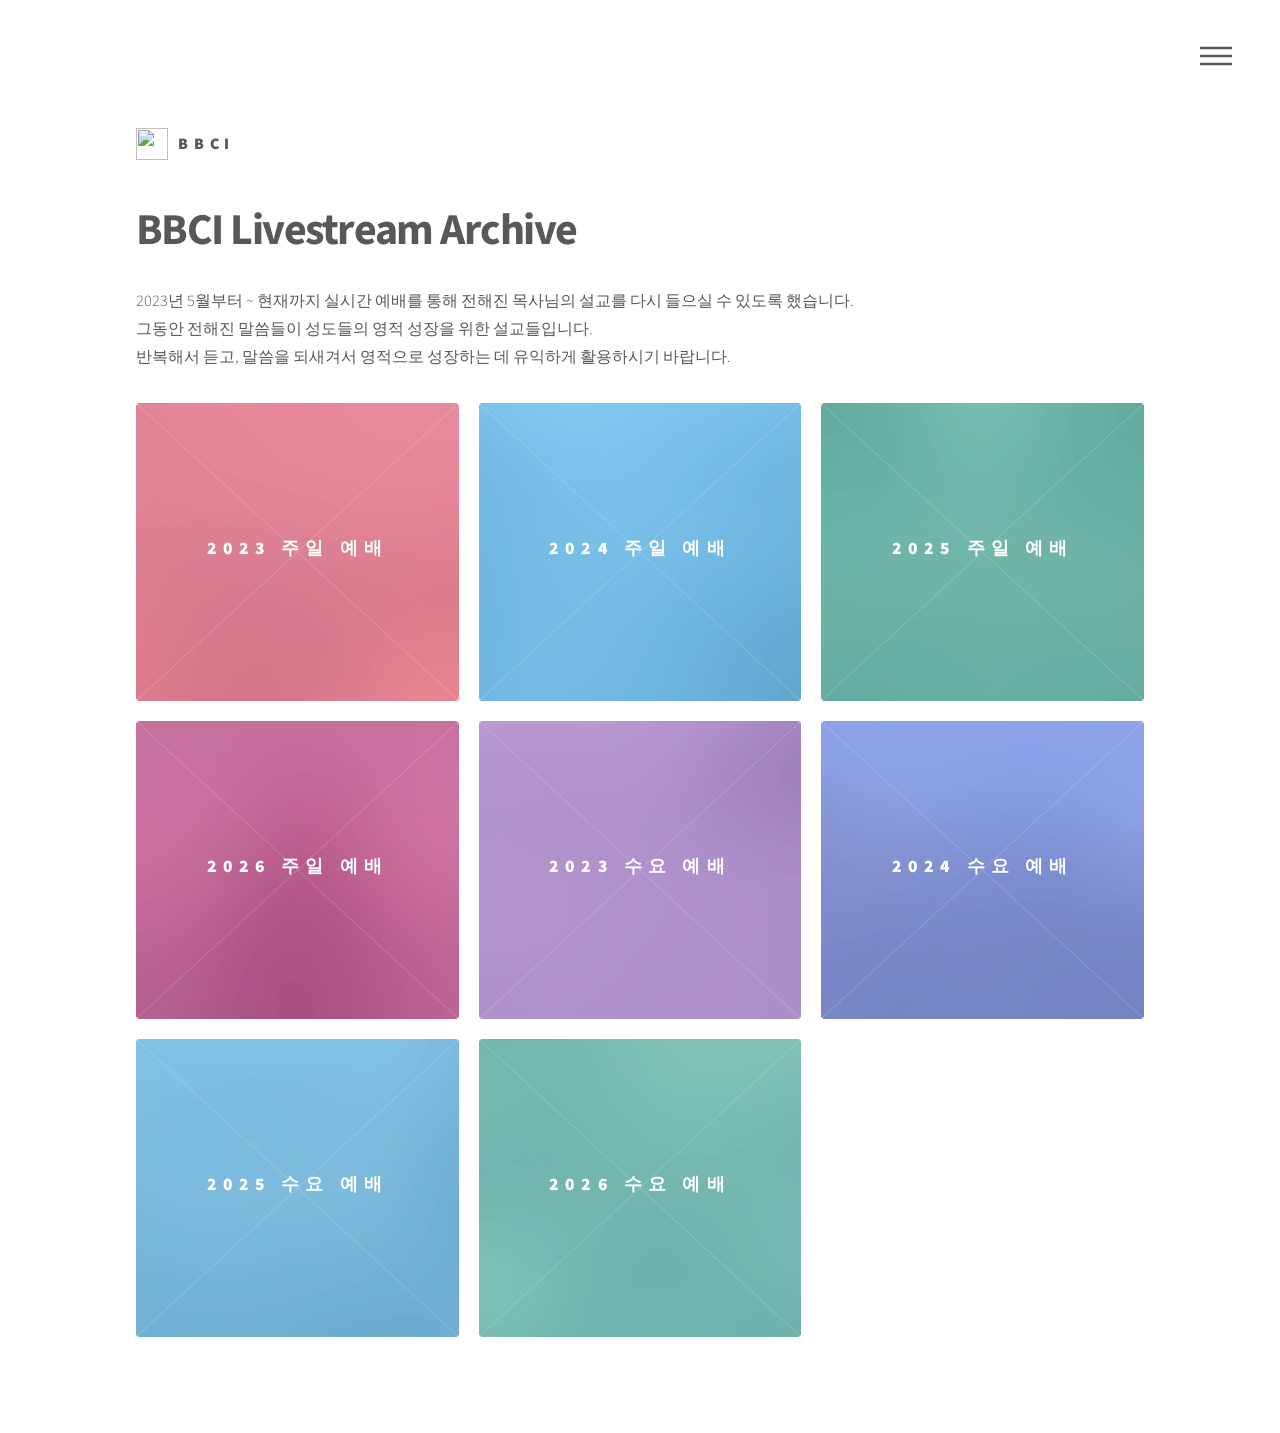
==== commit 203f6799: "modified" ====
--- a/index.html
+++ b/index.html
@@ -2,7 +2,7 @@
 
 <html>
 	<head>
-		<title>BBCI Video Archive</title>
+		<title>BBCI Livestream Archive</title>
 		<meta charset="utf-8" />
 		<meta name="viewport" content="width=device-width, initial-scale=1, user-scalable=no" />
 		<link rel="stylesheet" href="assets/css/main.css" />
@@ -18,7 +18,7 @@
 
 							<!-- Logo -->
 								<a href="index.html" class="logo">
-									<span class="symbol"><img src="images/logo.svg" alt="" /></span><span class="title">Phantom</span>
+									<span class="symbol"><img src="images/logo.svg" alt="" /></span><span class="title">BBCI</span>
 								</a>
 
 							<!-- Nav -->
@@ -47,8 +47,10 @@
 					<div id="main">
 						<div class="inner">
 							<header>
-								<h1>BBCI Video Archive</h1>
-								<p>Etiam quis viverra lorem, in semper lorem. Sed nisl arcu euismod sit amet nisi euismod sed cursus arcu elementum ipsum arcu vivamus quis venenatis orci lorem ipsum et magna feugiat veroeros aliquam. Lorem ipsum dolor sit amet nullam dolore.</p>
+								<h1>BBCI Livestream Archive</h1>
+								<p>2023년 5월부터 ~ 현재까지 실시간 예배를 통해 전해진 목사님의 설교를 다시 들으실 수 있도록 했습니다.
+								<br> 그동안 전해진 말씀들이 성도들의 영적 성장을 위한 설교들입니다.
+								<br> 반복해서 듣고, 말씀을 되새겨서 영적으로 성장하는 데 유익하게 활용하시기 바랍니다.</p>
 							</header>
 							<section class="tiles">
 								<article class="style1">
@@ -58,7 +60,6 @@
 									<a href="generic.html">
 										<h2>2023 주일 예배</h2>
 										<div class="content">
-											<p>Sed nisl arcu euismod sit amet nisi lorem etiam dolor veroeros et feugiat.</p>
 										</div>
 									</a>
 								</article>
@@ -69,7 +70,6 @@
 									<a href="generic.html">
 										<h2>2024 주일 예배</h2>
 										<div class="content">
-											<p>Sed nisl arcu euismod sit amet nisi lorem etiam dolor veroeros et feugiat.</p>
 										</div>
 									</a>
 								</article>
@@ -80,7 +80,6 @@
 									<a href="generic.html">
 										<h2>2025 주일 예배</h2>
 										<div class="content">
-											<p>Sed nisl arcu euismod sit amet nisi lorem etiam dolor veroeros et feugiat.</p>
 										</div>
 									</a>
 								</article>
@@ -91,7 +90,6 @@
 									<a href="generic.html">
 										<h2>2026 주일 예배</h2>
 										<div class="content">
-											<p>Sed nisl arcu euismod sit amet nisi lorem etiam dolor veroeros et feugiat.</p>
 										</div>
 									</a>
 								</article>
@@ -102,7 +100,6 @@
 									<a href="generic.html">
 										<h2>2023 수요 예배</h2>
 										<div class="content">
-											<p>Sed nisl arcu euismod sit amet nisi lorem etiam dolor veroeros et feugiat.</p>
 										</div>
 									</a>
 								</article>
@@ -113,7 +110,6 @@
 									<a href="generic.html">
 										<h2>2024 수요 예배</h2>
 										<div class="content">
-											<p>Sed nisl arcu euismod sit amet nisi lorem etiam dolor veroeros et feugiat.</p>
 										</div>
 									</a>
 								</article>
@@ -124,7 +120,6 @@
 									<a href="generic.html">
 										<h2>2025 수요 예배</h2>
 										<div class="content">
-											<p>Sed nisl arcu euismod sit amet nisi lorem etiam dolor veroeros et feugiat.</p>
 										</div>
 									</a>
 								</article>
@@ -135,7 +130,6 @@
 									<a href="generic.html">
 										<h2>2026 수요 예배</h2>
 										<div class="content">
-											<p>Sed nisl arcu euismod sit amet nisi lorem etiam dolor veroeros et feugiat.</p>
 										</div>
 									</a>
 								</article>
--- a/assets/css/main.css
+++ b/assets/css/main.css
@@ -1,5 +1,6 @@
 @import url(fontawesome-all.min.css);
 @import url("https://fonts.googleapis.com/css?family=Source+Sans+Pro:300,700,900");
+
 
 
 html, body, div, span, applet, object,
@@ -2567,7 +2568,7 @@
 		-webkit-flex-wrap: wrap;
 		-ms-flex-wrap: wrap;
 		flex-wrap: wrap;
-		postiion: relative;
+		position: relative;
 		margin: -2.5em 0 0 -2.5em;
 	}
 
@@ -2577,7 +2578,7 @@
 			-ms-transition: -ms-transform 0.5s ease, opacity 0.5s ease;
 			transition: transform 0.5s ease, opacity 0.5s ease;
 			position: relative;
-			width: calc(33.33333% - 2.5em);
+			width: calc(25% - 2.5em);
 			margin: 2.5em 0 0 2.5em;
 		}
 
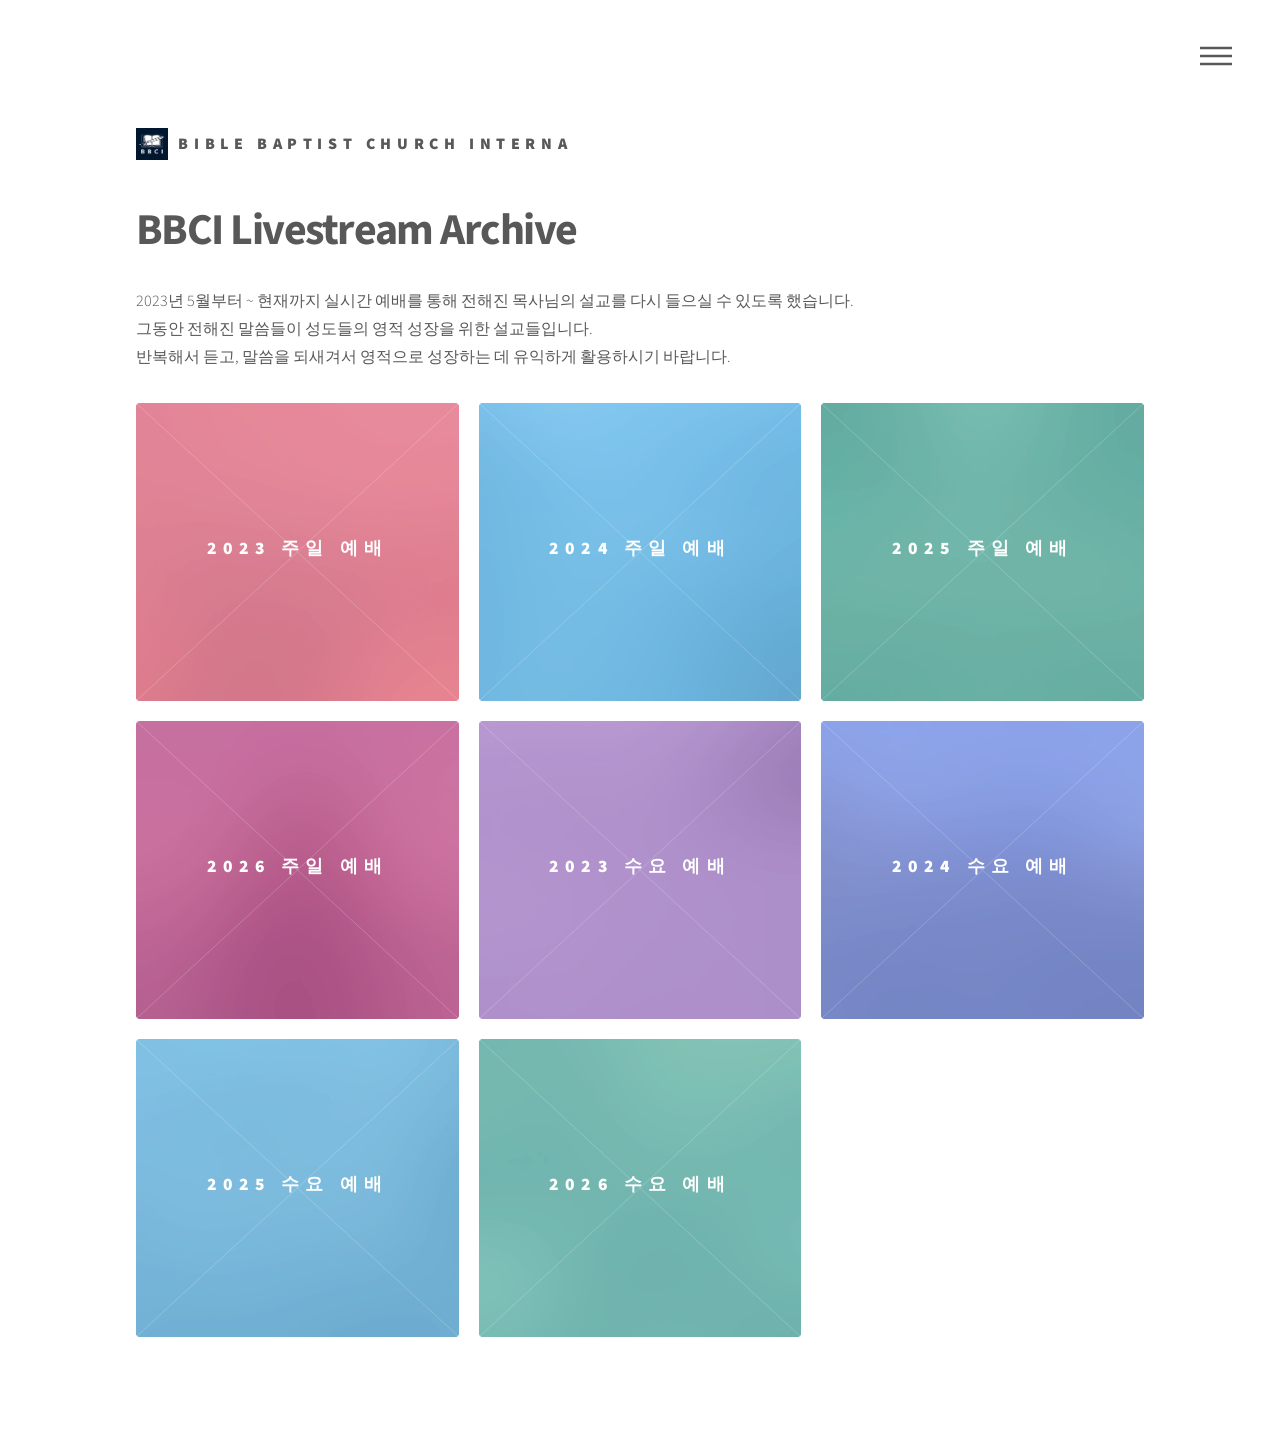
==== commit 9090dc36: "amend" ====
--- a/index.html
+++ b/index.html
@@ -18,7 +18,7 @@
 
 							<!-- Logo -->
 								<a href="index.html" class="logo">
-									<span class="symbol"><img src="images/logo.svg" alt="" /></span><span class="title">BBCI</span>
+									<span class="symbol"><img src="images/bbci.jpg" alt="" /></span><span class="title">Bible Baptist Church Interna</span>
 								</a>
 
 							<!-- Nav -->
@@ -35,11 +35,16 @@
 					<nav id="menu">
 						<h2>Menu</h2>
 						<ul>
-							<li><a href="index.html">Home</a></li>
-							<li><a href="generic.html">Ipsum veroeros</a></li>
-							<li><a href="generic.html">Tempus etiam</a></li>
-							<li><a href="generic.html">Consequat dolor</a></li>
-							<li><a href="elements.html">Elements</a></li>
+							<li><a href="index.html">홈페이지</a></li>
+							<!-- maybe make two landing page sun / wed only for the menu -->
+							<li><a href="2023_Sun.html">2023 주일 예배</a></li>
+							<li><a href="2023_Wed.html">2023 수요 예배</a></li>
+							<li><a href="2024_Sun.html">2024 주일 예배</a></li>
+							<li><a href="2024_Wed.html">2024 수요 예배</a></li>
+							<li><a href="2025_Sun.html">2025 주일 예배</a></li>
+							<li><a href="2025_Wed.html">2025 수요 예배</a></li>
+							<li><a href="2026_Sun.html">2026 주일 예배</a></li>
+							<li><a href="2026_Wed.html">2026 수요 예배</a></li>
 						</ul>
 					</nav>
 
@@ -57,7 +62,7 @@
 									<span class="image">
 										<img src="images/pic01.jpg" alt="" />
 									</span>
-									<a href="generic.html">
+									<a href="2023_Sun.html">
 										<h2>2023 주일 예배</h2>
 										<div class="content">
 										</div>
@@ -67,7 +72,7 @@
 									<span class="image">
 										<img src="images/pic02.jpg" alt="" />
 									</span>
-									<a href="generic.html">
+									<a href="2024_Sun.html">
 										<h2>2024 주일 예배</h2>
 										<div class="content">
 										</div>
@@ -77,7 +82,7 @@
 									<span class="image">
 										<img src="images/pic03.jpg" alt="" />
 									</span>
-									<a href="generic.html">
+									<a href="2025_Sun.html">
 										<h2>2025 주일 예배</h2>
 										<div class="content">
 										</div>
@@ -87,7 +92,7 @@
 									<span class="image">
 										<img src="images/pic04.jpg" alt="" />
 									</span>
-									<a href="generic.html">
+									<a href="2026_Sun.html">
 										<h2>2026 주일 예배</h2>
 										<div class="content">
 										</div>
@@ -97,7 +102,7 @@
 									<span class="image">
 										<img src="images/pic05.jpg" alt="" />
 									</span>
-									<a href="generic.html">
+									<a href="2023_Wed.html">
 										<h2>2023 수요 예배</h2>
 										<div class="content">
 										</div>
@@ -107,7 +112,7 @@
 									<span class="image">
 										<img src="images/pic06.jpg" alt="" />
 									</span>
-									<a href="generic.html">
+									<a href="2024_Wed.html">
 										<h2>2024 수요 예배</h2>
 										<div class="content">
 										</div>
@@ -117,7 +122,7 @@
 									<span class="image">
 										<img src="images/pic07.jpg" alt="" />
 									</span>
-									<a href="generic.html">
+									<a href="2025_Wed.html">
 										<h2>2025 수요 예배</h2>
 										<div class="content">
 										</div>
@@ -127,7 +132,7 @@
 									<span class="image">
 										<img src="images/pic08.jpg" alt="" />
 									</span>
-									<a href="generic.html">
+									<a href="2026_Wed.html">
 										<h2>2026 수요 예배</h2>
 										<div class="content">
 										</div>
--- a/assets/css/main.css
+++ b/assets/css/main.css
@@ -2376,6 +2376,8 @@
 	table {
 		margin: 0 0 2em 0;
 		width: 100%;
+		table-layout: fixed;
+		border-collapse: collapse;
 	}
 
 		table tbody tr {
@@ -2397,6 +2399,18 @@
 			font-weight: 900;
 			padding: 0 0.75em 0.75em 0.75em;
 			text-align: left;
+		}
+
+		th.num {
+			width: 10%;
+		}
+
+		th.date {
+			width: 25%;
+		}
+		
+		th.title {
+			width: 65%;
 		}
 
 		table thead {
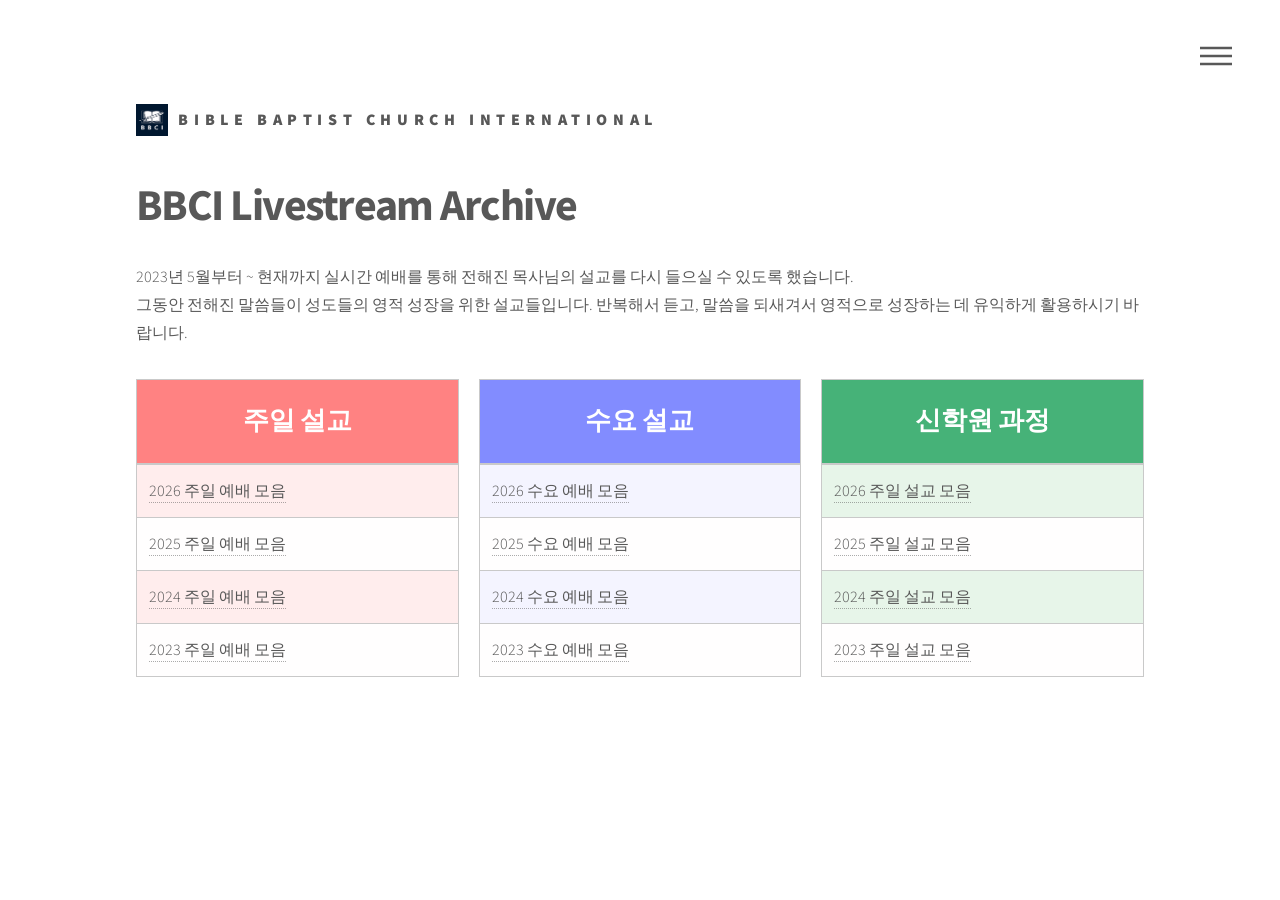
==== commit 85f483ba: "updates" ====
--- a/index.html
+++ b/index.html
@@ -18,7 +18,7 @@
 
 							<!-- Logo -->
 								<a href="index.html" class="logo">
-									<span class="symbol"><img src="images/bbci.jpg" alt="" /></span><span class="title">Bible Baptist Church Interna</span>
+									<span class="symbol"><img src="images/bbci.jpg" alt="" /></span><span class="title">Bible Baptist Church International</span>
 								</a>
 
 							<!-- Nav -->
@@ -54,89 +54,137 @@
 							<header>
 								<h1>BBCI Livestream Archive</h1>
 								<p>2023년 5월부터 ~ 현재까지 실시간 예배를 통해 전해진 목사님의 설교를 다시 들으실 수 있도록 했습니다.
-								<br> 그동안 전해진 말씀들이 성도들의 영적 성장을 위한 설교들입니다.
-								<br> 반복해서 듣고, 말씀을 되새겨서 영적으로 성장하는 데 유익하게 활용하시기 바랍니다.</p>
+								<br> 그동안 전해진 말씀들이 성도들의 영적 성장을 위한 설교들입니다. 반복해서 듣고, 말씀을 되새겨서 영적으로 성장하는 데 유익하게 활용하시기 바랍니다.</p>
 							</header>
 							<section class="tiles">
 								<article class="style1">
-									<span class="image">
-										<img src="images/pic01.jpg" alt="" />
-									</span>
-									<a href="2023_Sun.html">
-										<h2>2023 주일 예배</h2>
-										<div class="content">
-										</div>
-									</a>
+									<style>
+										#suntable th {
+											background-color: rgba(255, 83, 83, 0.725);
+											color: #ffffff;
+											font-size: 1.6em;
+										}
+
+										#suntable tbody tr {
+											border: solid 1px #c9c9c9;
+											background-color: rgba(247, 243, 243, 0.1);
+											border-left: 0;
+											border-right: 0;
+										}
+
+										#suntable tbody tr:nth-child(2n + 1) {
+											background-color: rgba(255, 83, 83, 0.1);
+										}
+									</style>
+									<div class="table-wrapper">
+										<table id="suntable">
+											<thead>
+												<tr>
+													<th class="tabletitle">주일 설교</th>
+												</tr>
+											</thead>
+											<tbody>
+												<tr>
+													<td><a href="2026_Sun.html">2026 주일 예배 모음</a></td>
+												</tr>
+												<tr>
+													<td><a href="2025_Sun.html">2025 주일 예배 모음</a></td>
+												</tr>
+												<tr>
+													<td><a href="2024_Sun.html">2024 주일 예배 모음</a></td>
+												</tr>
+												<tr>
+													<td><a href="2023_Sun.html">2023 주일 예배 모음</a></td>
+												</tr>
+											</tbody>
+										</table>
+									</div>
 								</article>
 								<article class="style2">
-									<span class="image">
-										<img src="images/pic02.jpg" alt="" />
-									</span>
-									<a href="2024_Sun.html">
-										<h2>2024 주일 예배</h2>
-										<div class="content">
-										</div>
-									</a>
+									<style>
+										#wedtable th {
+											background-color: rgba(83, 97, 255, 0.725);
+											color: #ffffff;
+											font-size: 1.6em;
+										}
+
+										#wedtable tbody tr {
+											border: solid 1px #c9c9c9;
+											background-color: rgba(247, 243, 243, 0.1);
+											border-left: 0;
+											border-right: 0;
+										}
+
+										#wedtable tbody tr:nth-child(2n + 1) {
+											background-color: rgba(144, 149, 252, 0.1);
+										}
+									</style>
+									<div class="table-wrapper">
+										<table id="wedtable">
+											<thead>
+												<tr>
+													<th class="tabletitle">수요 설교</th>
+												</tr>
+											</thead>
+											<tbody>
+												<tr>
+													<td><a href="2026_Wed.html">2026 수요 예배 모음</a></td>
+												</tr>
+												<tr>
+													<td><a href="2025_Wed.html">2025 수요 예배 모음</a></td>
+												</tr>
+												<tr>
+													<td><a href="2024_Wed.html">2024 수요 예배 모음</a></td>
+												</tr>
+												<tr>
+													<td><a href="2023_Wed.html">2023 수요 예배 모음</a></td>
+												</tr>
+											</tbody>
+										</table>
+									</div>
 								</article>
 								<article class="style3">
-									<span class="image">
-										<img src="images/pic03.jpg" alt="" />
-									</span>
-									<a href="2025_Sun.html">
-										<h2>2025 주일 예배</h2>
-										<div class="content">
-										</div>
-									</a>
-								</article>
-								<article class="style4">
-									<span class="image">
-										<img src="images/pic04.jpg" alt="" />
-									</span>
-									<a href="2026_Sun.html">
-										<h2>2026 주일 예배</h2>
-										<div class="content">
-										</div>
-									</a>
-								</article>
-								<article class="style5">
-									<span class="image">
-										<img src="images/pic05.jpg" alt="" />
-									</span>
-									<a href="2023_Wed.html">
-										<h2>2023 수요 예배</h2>
-										<div class="content">
-										</div>
-									</a>
-								</article>
-								<article class="style6">
-									<span class="image">
-										<img src="images/pic06.jpg" alt="" />
-									</span>
-									<a href="2024_Wed.html">
-										<h2>2024 수요 예배</h2>
-										<div class="content">
-										</div>
-									</a>
-								</article>
-								<article class="style2">
-									<span class="image">
-										<img src="images/pic07.jpg" alt="" />
-									</span>
-									<a href="2025_Wed.html">
-										<h2>2025 수요 예배</h2>
-										<div class="content">
-										</div>
-									</a>
-								</article>
-								<article class="style3">
-									<span class="image">
-										<img src="images/pic08.jpg" alt="" />
-									</span>
-									<a href="2026_Wed.html">
-										<h2>2026 수요 예배</h2>
-										<div class="content">
-										</div>
-									</a>
+									<style>
+										#othertable th {
+											background-color: rgba(0, 149, 70, 0.725);
+											color: #ffffff;
+											font-size: 1.6em;
+										}
+
+										#othertable tbody tr {
+											border: solid 1px #c9c9c9;
+											background-color: rgba(247, 243, 243, 0.1);
+											border-left: 0;
+											border-right: 0;
+										}
+
+										#othertable tbody tr:nth-child(2n + 1) {
+											background-color: rgba(106, 193, 116, 0.162);
+										}
+									</style>
+									<div class="table-wrapper">
+										<table id="othertable">
+											<thead>
+												<tr>
+													<th class="tabletitle">신학원 과정</th>
+												</tr>
+											</thead>
+											<tbody>
+												<tr>
+													<td><a href="2026_Sun.html">2026 주일 설교 모음</a></td>
+												</tr>
+												<tr>
+													<td><a href="2025_Sun.html">2025 주일 설교 모음</a></td>
+												</tr>
+												<tr>
+													<td><a href="2024_Sun.html">2024 주일 설교 모음</a></td>
+												</tr>
+												<tr>
+													<td><a href="2023_Sun.html">2023 주일 설교 모음</a></td>
+												</tr>
+											</tbody>
+										</table>
+									</div>
 								</article>
 							</section>
 						</div>
--- a/assets/css/main.css
+++ b/assets/css/main.css
@@ -2378,6 +2378,8 @@
 		width: 100%;
 		table-layout: fixed;
 		border-collapse: collapse;
+		border: solid 1px #c9c9c9;
+
 	}
 
 		table tbody tr {
@@ -2411,6 +2413,12 @@
 		
 		th.title {
 			width: 65%;
+		}
+		
+		th.tabletitle {
+			padding: 0.75em 0.75em;
+			width: 100%;
+			text-align: center;
 		}
 
 		table thead {
@@ -2592,8 +2600,8 @@
 			-ms-transition: -ms-transform 0.5s ease, opacity 0.5s ease;
 			transition: transform 0.5s ease, opacity 0.5s ease;
 			position: relative;
-			width: calc(25% - 2.5em);
-			margin: 2.5em 0 0 2.5em;
+			width: calc(33.3333% - 2.5em);
+			margin: 1em 0 0 2.5em;
 		}
 
 			.tiles article > .image {
@@ -2839,7 +2847,7 @@
 /* Header */
 
 	#header {
-		padding: 8em 0 0.1em 0 ;
+		padding: 6.5em 0 0.1em 0 ;
 	}
 
 		#header .logo {
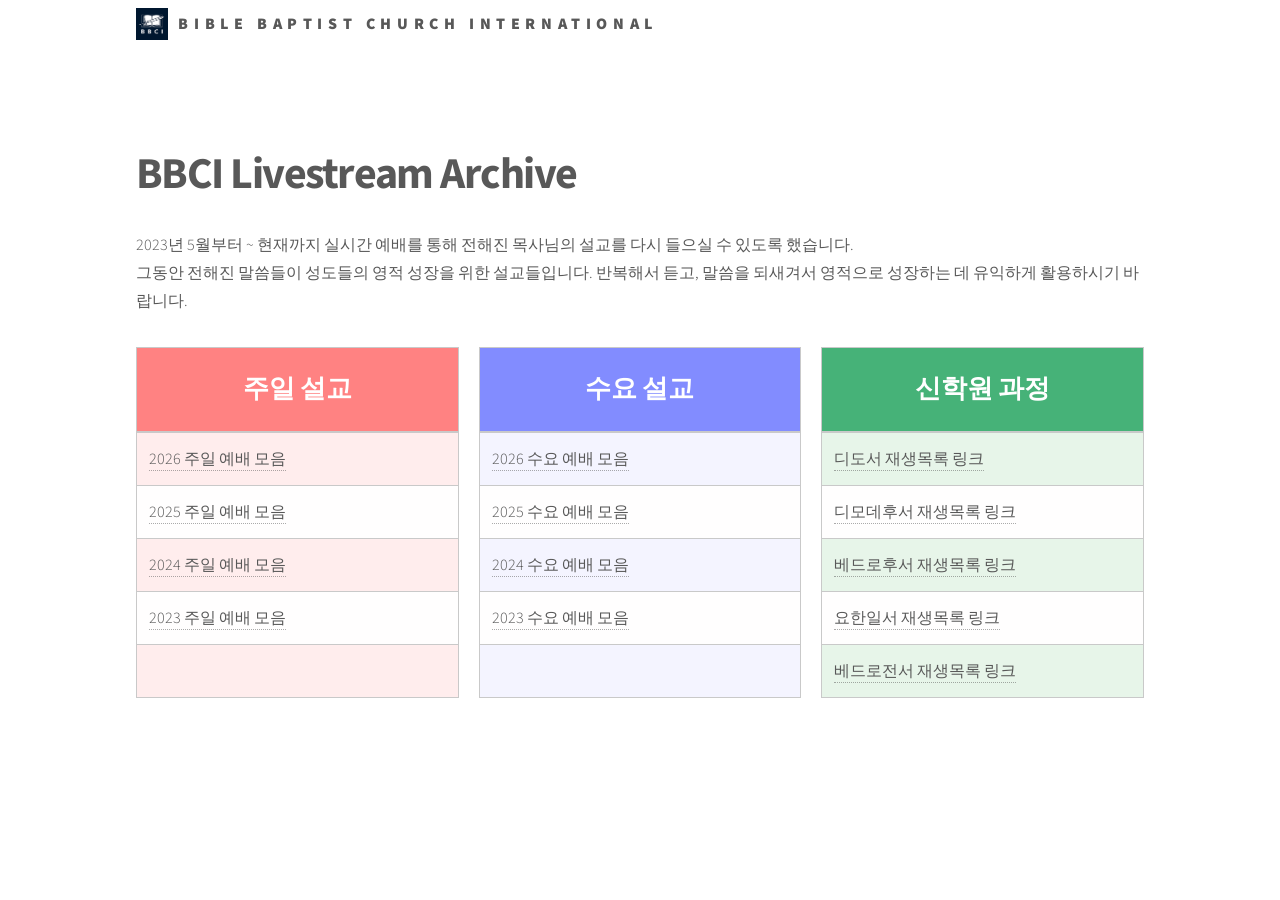
==== commit 6d0de805: "edit" ====
--- a/index.html
+++ b/index.html
@@ -21,22 +21,35 @@
 									<span class="symbol"><img src="images/bbci.jpg" alt="" /></span><span class="title">Bible Baptist Church International</span>
 								</a>
 
-							<!-- Nav -->
+							<nav class="left-menu-container">
+  
+							<!-- Nav 
 								<nav>
 									<ul>
 										<li><a href="#menu">Menu</a></li>
 									</ul>
 								</nav>
-
+							-->
 						</div>
 					</header>
 
-				<!-- Menu -->
+				<!-- Menu 	
+					<nav class="center-menu-container">
+						<ul class="column-menu">
+							<li><a href="#home">Home</a></li>
+							<li><a href="#services">Services</a></li>
+							<li><a href="#portfolio">Portfolio</a></li>
+							<li><a href="#contact">Contact</a></li>
+						</ul>
+					</nav>
+				-->
+
+				<!-- Menu 
 					<nav id="menu">
 						<h2>Menu</h2>
 						<ul>
 							<li><a href="index.html">홈페이지</a></li>
-							<!-- maybe make two landing page sun / wed only for the menu -->
+							maybe make two landing page sun / wed only for the menu
 							<li><a href="2023_Sun.html">2023 주일 예배</a></li>
 							<li><a href="2023_Wed.html">2023 수요 예배</a></li>
 							<li><a href="2024_Sun.html">2024 주일 예배</a></li>
@@ -47,6 +60,8 @@
 							<li><a href="2026_Wed.html">2026 수요 예배</a></li>
 						</ul>
 					</nav>
+				
+				-->
 
 				<!-- Main -->
 					<div id="main">
@@ -96,6 +111,9 @@
 												<tr>
 													<td><a href="2023_Sun.html">2023 주일 예배 모음</a></td>
 												</tr>
+												<tr>
+													<td><br></td>
+												</tr>
 											</tbody>
 										</table>
 									</div>
@@ -139,6 +157,9 @@
 												<tr>
 													<td><a href="2023_Wed.html">2023 수요 예배 모음</a></td>
 												</tr>
+												<tr>
+													<td><br></td>
+												</tr>
 											</tbody>
 										</table>
 									</div>
@@ -171,16 +192,19 @@
 											</thead>
 											<tbody>
 												<tr>
-													<td><a href="2026_Sun.html">2026 주일 설교 모음</a></td>
-												</tr>
-												<tr>
-													<td><a href="2025_Sun.html">2025 주일 설교 모음</a></td>
-												</tr>
-												<tr>
-													<td><a href="2024_Sun.html">2024 주일 설교 모음</a></td>
-												</tr>
-												<tr>
-													<td><a href="2023_Sun.html">2023 주일 설교 모음</a></td>
+													<td><a href="https://youtube.com/playlist?list=PLR4AldwkcHv5Z0yHkiNoiDyUZdEhRWMzT&si=xUia3Uq1aWaolnym">디도서 재생목록 링크</a></td>
+												</tr>
+												<tr>
+													<td><a href="https://youtube.com/playlist?list=PLR4AldwkcHv7d3dlGKScgDESoHiK_SdvO&si=Gfd76DyOG3LC2JDI">디모데후서 재생목록 링크</a></td>
+												</tr>
+												<tr>
+													<td><a href="https://youtube.com/playlist?list=PLR4AldwkcHv7p0VoNboyfnPa9rWYCzUgA&si=XOQY79K8_f3P-NR2">베드로후서 재생목록 링크</a></td>
+												</tr>
+												<tr>
+													<td><a href="https://youtube.com/playlist?list=PLR4AldwkcHv6xoD7FH2LnkHAQEJa9X1EN&si=Xsmpooec-cWXuNpX">요한일서 재생목록 링크</a></td>
+												</tr>
+												<tr>
+													<td><a href="https://youtube.com/playlist?list=PLR4AldwkcHv4b5dT2XxKKTyAq7XRp6_9Q&si=I33t8Gw-I82VlV_m">베드로전서 재생목록 링크</a></td>
 												</tr>
 											</tbody>
 										</table>
--- a/assets/css/main.css
+++ b/assets/css/main.css
@@ -168,6 +168,7 @@
 		line-height: 1.3;
 		margin: 0 0 1em 0;
 		letter-spacing: -0.035em;
+		padding: 1.5em 0 0 0;
 	}
 
 		h1 a {
@@ -190,6 +191,43 @@
 			}
 
 		}
+
+
+.site-header {
+  background-color: #333;
+  color: white;
+  text-align: center;
+}
+
+/* CHANGE: This now centers the vertical menu on the page */
+.center-menu-container {
+  display: flex;
+  justify-content: center; /* Aligns the column structure to the exact center */
+  padding: 15px;
+  background-color: #f4f4f4;
+}
+
+/* Keeps the links stacked vertically in a column */
+.column-menu {
+  display: flex;
+  flex-direction: row; 
+  align-items: center;    /* Optional: Centers the text inside the links themselves */
+  gap: 150px;              
+  list-style-type: none;  
+  margin: 0;
+  padding: 0;
+}
+
+.column-menu a {
+  text-decoration: none;
+  color: #007bff;
+  font-family: sans-serif;
+  font-weight: bold;
+}
+
+.column-menu a:hover {
+  text-decoration: underline;
+}
 
 	h2, h3, h4, h5, h6 {
 		font-weight: 900;
@@ -2399,7 +2437,7 @@
 		table th {
 			font-size: 0.9em;
 			font-weight: 900;
-			padding: 0 0.75em 0.75em 0.75em;
+			padding: 0.75em 0.75em 0.75em 0.75em;
 			text-align: left;
 		}
 
@@ -2847,7 +2885,11 @@
 /* Header */
 
 	#header {
-		padding: 6.5em 0 0.1em 0 ;
+		padding: .5em 0 0 0 ;
+		position: sticky;
+		top: 0;
+		z-index: 1000;
+		
 	}
 
 		#header .logo {
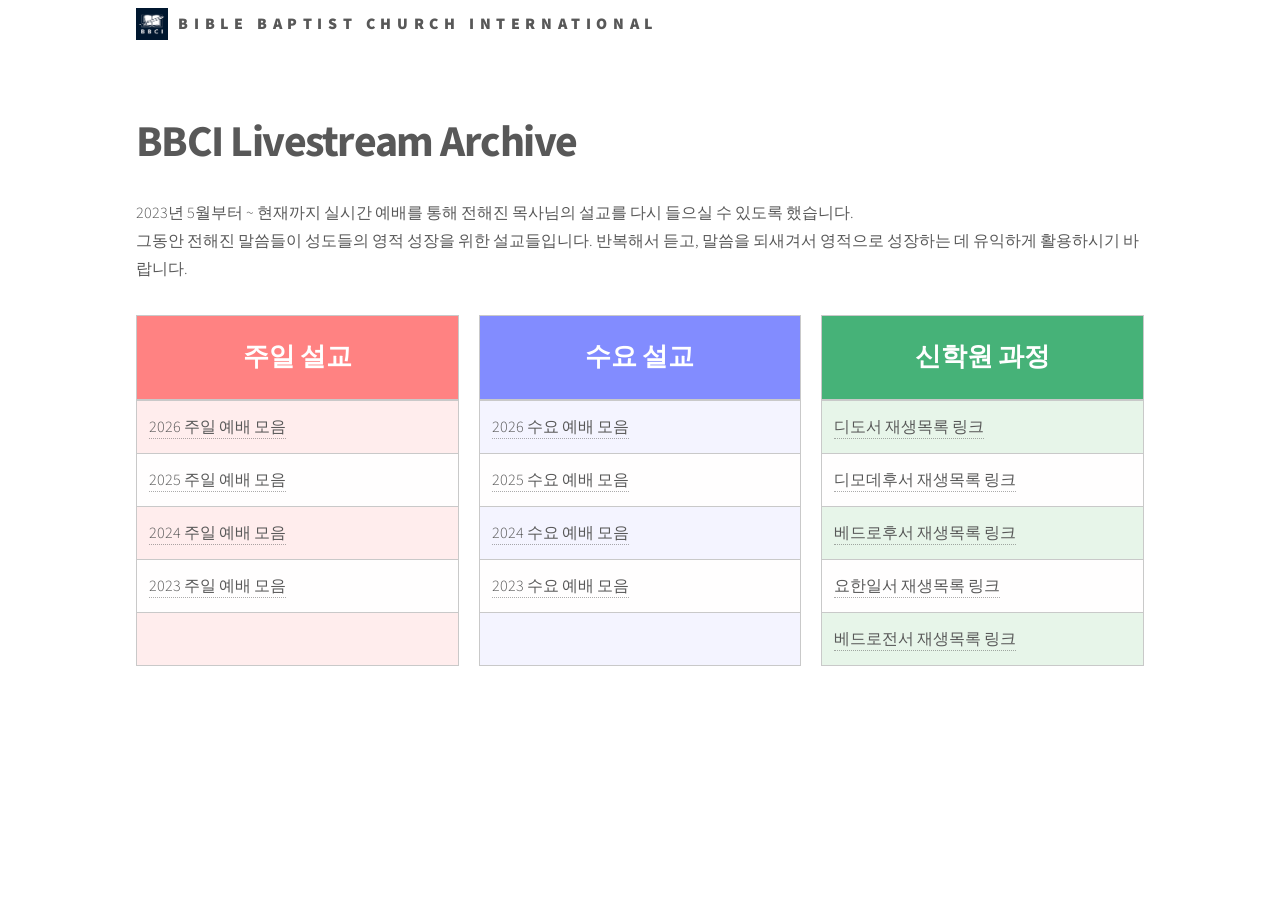
==== commit 29af62c4: "update links" ====
--- a/index.html
+++ b/index.html
@@ -20,8 +20,6 @@
 								<a href="index.html" class="logo">
 									<span class="symbol"><img src="images/bbci.jpg" alt="" /></span><span class="title">Bible Baptist Church International</span>
 								</a>
-
-							<nav class="left-menu-container">
   
 							<!-- Nav 
 								<nav>
--- a/assets/css/main.css
+++ b/assets/css/main.css
@@ -2889,6 +2889,8 @@
 		position: sticky;
 		top: 0;
 		z-index: 1000;
+		background-color: rgb(255, 255, 255);
+
 		
 	}
 
@@ -2898,7 +2900,7 @@
 			color: inherit;
 			font-weight: 900;
 			letter-spacing: 0.35em;
-			margin: 0 0 2.5em 0;
+			margin: 0 0 .5em 0;
 			text-decoration: none;
 			text-transform: uppercase;
 			display: inline-block;
